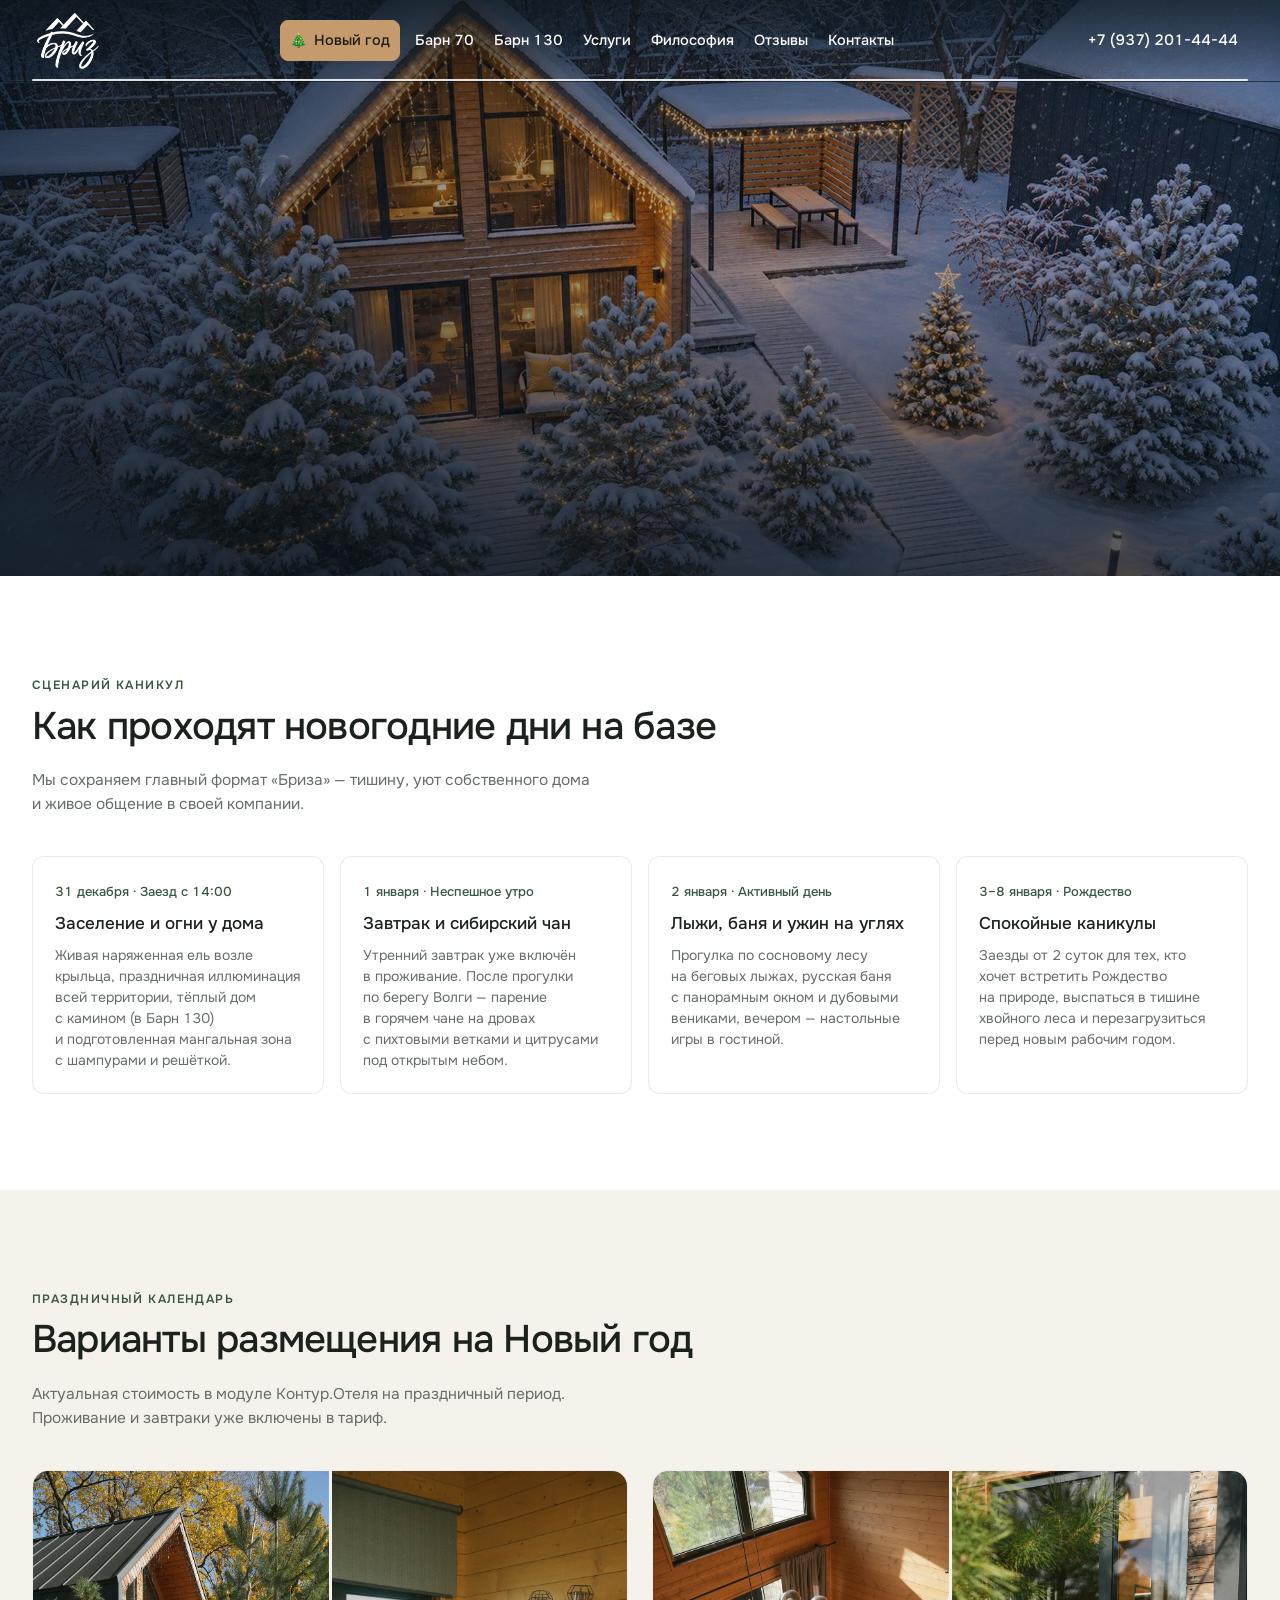
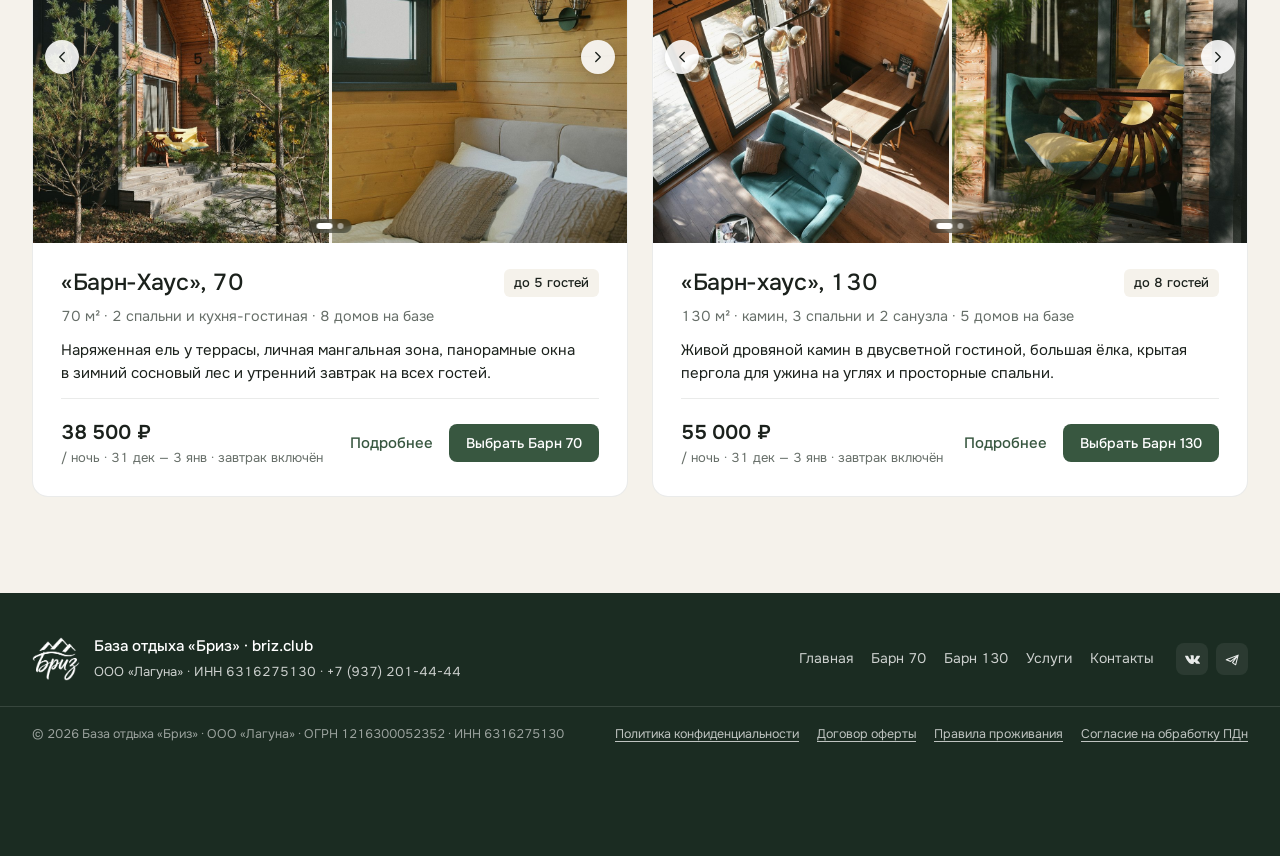
==== new-year.html @ 763d6423 "Iteration 7: Header white bar, dark pine booking bar, mobile slider & map polish, legal docs" ====
<!DOCTYPE html>
<html lang="ru">
<head>
  <meta charset="UTF-8">
  <meta name="viewport" content="width=device-width, initial-scale=1.0">
  <title>Новый год 2027 и январские каникулы — база отдыха «Бриз»</title>
  <meta name="description" content="Новогодняя ночь 31 декабря — 3 января и рождественские каникулы 3–8 января в тёплых барнхаусах на берегу Волги под Самарой. Программа, варианты размещения и онлайн-подбор дат.">
  <meta property="og:type" content="website">
  <meta property="og:locale" content="ru_RU">
  <meta property="og:site_name" content="База отдыха «Бриз»">
  <meta property="og:title" content="Новый год 2027 и январские каникулы — база отдыха «Бриз»">
  <meta property="og:description" content="Новогодняя ночь 31 декабря — 3 января и рождественские каникулы 3–8 января в тёплых барнхаусах на берегу Волги под Самарой.">
  <meta property="og:url" content="https://briz-club.vercel.app/new-year">
  <meta property="og:image" content="https://briz-club.vercel.app/assets/images/hero-winter.jpg">
  <meta name="twitter:card" content="summary_large_image">
  <link rel="icon" type="image/png" href="assets/images/logo-briz-green.png">
  <link rel="preconnect" href="https://fonts.googleapis.com">
  <link rel="preconnect" href="https://fonts.gstatic.com" crossorigin>
  <link href="https://fonts.googleapis.com/css2?family=Onest:wght@400;500;600&display=swap" rel="stylesheet">
  <link rel="stylesheet" href="css/styles.css">
</head>
<body>

  <!-- ШАПКА -->
  <header class="site-header" id="siteHeader">
    <div class="container header-inner">
      <a href="index.html" class="brand-wrap" aria-label="На главную страницу базы отдыха Бриз">
        <span class="brand-logo">
          <img src="assets/images/logo-briz-white.png" alt="Бриз" class="brand-logo__white">
          <img src="assets/images/logo-briz-green.png" alt="" class="brand-logo__green" aria-hidden="true">
        </span>
      </a>

      <nav class="main-nav" aria-label="Главное меню">
        <a href="new-year.html" class="nav-link nav-link--seasonal is-current">
          <span class="seasonal-emoji" aria-hidden="true">🎄</span>
          <span>Новый год</span>
        </a>
        <a href="index.html#barn-70" class="nav-link">Барн 70</a>
        <a href="index.html#barn-130" class="nav-link">Барн 130</a>
        <a href="index.html#services" class="nav-link">Услуги</a>
        <a href="index.html#philosophy" class="nav-link">Философия</a>
        <a href="index.html#reviews" class="nav-link">Отзывы</a>
        <a href="index.html#contacts" class="nav-link">Контакты</a>
      </nav>

      <div class="header-right">
        <div class="header-socials" aria-label="Социальные сети">
          <a href="https://vk.com/briz.club" target="_blank" rel="noopener" class="social-icon-link" aria-label="ВКонтакте">
            <svg width="16" height="16" viewBox="0 0 24 24" fill="currentColor" aria-hidden="true"><path d="M13.162 18.994c.609 0 .858-.406.851-.915-.031-1.917.714-2.949 2.059-1.604 1.488 1.488 1.796 2.519 3.603 2.519h3.2c.808 0 1.126-.26 1.126-.668 0-.863-1.421-2.386-2.625-3.504-1.686-1.565-1.765-1.602-.313-3.486 1.801-2.339 4.157-5.336 2.073-5.336h-3.981c-.772 0-.828.435-1.103 1.083-.995 2.347-2.886 5.387-3.604 4.922-.751-.485-.407-2.406-.35-5.261.015-.754.011-1.271-1.141-1.539-.629-.145-1.241-.205-1.809-.205-2.273 0-3.841.953-2.95 1.119 1.571.293 1.42 3.692 1.054 5.16-.638 2.556-3.036-2.024-4.035-4.305-.241-.548-.315-.974-1.175-.974h-3.255c-.492 0-.787.16-.787.516 0 .602 2.96 6.72 5.786 9.77 2.756 2.975 5.48 2.708 7.376 2.708z"/></svg>
          </a>
          <a href="https://t.me/briz_club" target="_blank" rel="noopener" class="social-icon-link" aria-label="Telegram">
            <svg width="16" height="16" viewBox="0 0 24 24" fill="none" stroke="currentColor" stroke-width="1.7" stroke-linecap="round" stroke-linejoin="round" aria-hidden="true"><path d="M21 5L2 12.5l7 2.5L19 7l-7 10 5 3.5L21 5z"/></svg>
          </a>
        </div>
        <a href="tel:+79372014444" class="header-phone">+7 (937) 201-44-44</a>
      </div>

      <div class="mobile-controls">
        <a href="index.html" class="mobile-ny-pill">На главную</a>
        <a href="tel:+79372014444" class="icon-btn" aria-label="Позвонить на базу Бриз">
          <svg width="18" height="18" viewBox="0 0 24 24" fill="none" stroke="currentColor" stroke-width="1.7" stroke-linecap="round" stroke-linejoin="round"><path d="M22 16.92v3a2 2 0 0 1-2.18 2 19.79 19.79 0 0 1-8.63-3.07 19.5 19.5 0 0 1-6-6 19.79 19.79 0 0 1-3.07-8.67A2 2 0 0 1 4.11 2h3a2 2 0 0 1 2 1.72 12.84 12.84 0 0 0 .7 2.81 2 2 0 0 1-.45 2.11L8.09 9.91a16 16 0 0 0 6 6l1.27-1.27a2 2 0 0 1 2.11-.45 12.84 12.84 0 0 0 2.81.7A2 2 0 0 1 22 16.92z"/></svg>
        </a>
        <button type="button" class="icon-btn" id="burgerBtn" aria-label="Открыть меню" aria-expanded="false">
          <svg width="20" height="20" viewBox="0 0 24 24" fill="none" stroke="currentColor" stroke-width="1.7" stroke-linecap="round"><line x1="4" y1="7" x2="20" y2="7"/><line x1="4" y1="12" x2="20" y2="12"/><line x1="4" y1="17" x2="20" y2="17"/></svg>
        </button>
      </div>
    </div>
  </header>

  <!-- Мобильное меню -->
  <div class="mobile-drawer" id="mobileDrawer" aria-hidden="true">
    <div class="mobile-drawer__panel">
      <div>
        <div class="mobile-drawer__top">
          <img src="assets/images/logo-briz-green.png" alt="Бриз" style="height:40px;width:auto;">
          <button type="button" class="icon-btn" id="drawerCloseBtn" aria-label="Закрыть меню" style="background:#fff;color:#1C241E;border-color:rgba(28,36,30,0.2);">
            <svg width="18" height="18" viewBox="0 0 24 24" fill="none" stroke="currentColor" stroke-width="1.8" stroke-linecap="round"><path d="M18 6L6 18M6 6l12 12"/></svg>
          </button>
        </div>
        <nav class="mobile-drawer__nav" aria-label="Мобильное меню">
          <a href="index.html" class="mobile-drawer__link"><span>Главная страница</span><span>→</span></a>
          <a href="#program" class="mobile-drawer__link mobile-drawer__link--ny"><span>🎄 Программа праздников</span><span>→</span></a>
          <a href="#packages" class="mobile-drawer__link"><span>Варианты размещения</span><span>→</span></a>
          <a href="index.html#services" class="mobile-drawer__link"><span>Баня, чан и прокат</span><span>→</span></a>
          <a href="index.html#contacts" class="mobile-drawer__link"><span>Контакты</span><span>→</span></a>
        </nav>
      </div>
      <div class="mobile-drawer__footer">
        <div class="drawer-socials">
          <a href="https://vk.com/briz.club" target="_blank" rel="noopener" class="drawer-social-btn">ВКонтакте</a>
          <a href="https://t.me/briz_club" target="_blank" rel="noopener" class="drawer-social-btn">Telegram</a>
        </div>
        <a href="tel:+79372014444" class="btn btn--outline" style="width:100%;">+7 (937) 201-44-44</a>
        <button type="button" class="btn btn--primary js-book-ny" data-checkin="2026-12-31" data-checkout="2027-01-03" style="width:100%;">Подобрать даты на НГ</button>
      </div>
    </div>
  </div>

  <main>
    <!-- ПРАЗДНИЧНЫЙ ПЕРВЫЙ ЭКРАН -->
    <section class="hero hero--subpage" id="heroSection">
      <div class="hero__bg">
        <img src="assets/images/hero-winter.jpg" alt="Новогодняя подсветка коттеджей Бриз в зимнем лесу">
        <div class="hero__overlay"></div>
      </div>

      <div class="container hero__content">
        <div class="hero__text">
          <a href="index.html" class="btn btn--ghost-light btn--sm" style="margin-bottom:16px;">← Вернуться на главную «Бриза»</a>
          <h1 class="hero__title">Новый год 2027 и январские каникулы в «Бризе»</h1>
          <p class="hero__subhead">Камерная зимняя сказка в 30 минутах от Самары — без шумных банкетов, среди заснеженных сосен на берегу Волги.</p>
        </div>

        <div style="display:flex;flex-wrap:wrap;gap:12px;">
          <button type="button" class="btn btn--wood js-book-ny" data-checkin="2026-12-31" data-checkout="2027-01-03">Новогодняя ночь (31 дек — 3 янв)</button>
          <button type="button" class="btn btn--ghost-light js-book-ny" data-checkin="2027-01-03" data-checkout="2027-01-06">Каникулы 3–8 января</button>
        </div>
      </div>
    </section>

    <!-- ПРОГРАММА ПРАЗДНИЧНЫХ ДНЕЙ -->
    <section class="section" id="program">
      <div class="container">
        <div class="section-head">
          <div>
            <span class="section-eyebrow">Сценарий каникул</span>
            <h2 class="section-title">Как проходят новогодние дни на базе</h2>
          </div>
          <p class="section-subtitle">
            Мы сохраняем главный формат «Бриза» — тишину, уют собственного дома и живое общение в своей компании.
          </p>
        </div>

        <div class="program-grid">
          <article class="program-card">
            <span class="program-card__date">31 декабря · Заезд с 14:00</span>
            <h3 class="program-card__title">Заселение и огни у дома</h3>
            <p class="program-card__text">Живая наряженная ель возле крыльца, праздничная иллюминация всей территории, тёплый дом с камином (в Барн 130) и подготовленная мангальная зона с шампурами и решёткой.</p>
          </article>

          <article class="program-card">
            <span class="program-card__date">1 января · Неспешное утро</span>
            <h3 class="program-card__title">Завтрак и сибирский чан</h3>
            <p class="program-card__text">Утренний завтрак уже включён в проживание. После прогулки по берегу Волги — парение в горячем чане на дровах с пихтовыми ветками и цитрусами под открытым небом.</p>
          </article>

          <article class="program-card">
            <span class="program-card__date">2 января · Активный день</span>
            <h3 class="program-card__title">Лыжи, баня и ужин на углях</h3>
            <p class="program-card__text">Прогулка по сосновому лесу на беговых лыжах, русская баня с панорамным окном и дубовыми вениками, вечером — настольные игры в гостиной.</p>
          </article>

          <article class="program-card">
            <span class="program-card__date">3–8 января · Рождество</span>
            <h3 class="program-card__title">Спокойные каникулы</h3>
            <p class="program-card__text">Заезды от 2 суток для тех, кто хочет встретить Рождество на природе, выспаться в тишине хвойного леса и перезагрузиться перед новым рабочим годом.</p>
          </article>
        </div>
      </div>
    </section>

    <!-- ВАРИАНТЫ РАЗМЕЩЕНИЯ НА НГ -->
    <section class="section section--sand" id="packages">
      <div class="container">
        <div class="section-head">
          <div>
            <span class="section-eyebrow">Праздничный календарь</span>
            <h2 class="section-title">Варианты размещения на Новый год</h2>
          </div>
          <p class="section-subtitle">
            Актуальная стоимость в модуле Контур.Отеля на праздничный период. Проживание и завтраки уже включены в тариф.
          </p>
        </div>

        <div class="houses-grid">
          <article class="house-card">
            <div class="house-slider" data-slider>
              <div class="house-slider__track">
                <div class="house-slider__slide">
                  <img src="assets/images/house-exterior-5.jpg" alt="Барн 70 зимой среди сосен">
                  <img src="assets/images/house-bedroom-1.jpg" alt="Спальня на первом этаже Барн 70">
                </div>
                <div class="house-slider__slide">
                  <img src="assets/images/house-mezzanine.jpg" alt="Мансардный второй этаж Барн 70">
                  <img src="assets/images/house-kitchen.jpg" alt="Кухня и сервировка в Барн 70">
                </div>
              </div>
              <button type="button" class="house-slider__nav house-slider__nav--prev" aria-label="Предыдущие фото">
                <svg width="18" height="18" viewBox="0 0 24 24" fill="none" stroke="currentColor" stroke-width="1.8" stroke-linecap="round" stroke-linejoin="round"><polyline points="15 18 9 12 15 6"/></svg>
              </button>
              <button type="button" class="house-slider__nav house-slider__nav--next" aria-label="Следующие фото">
                <svg width="18" height="18" viewBox="0 0 24 24" fill="none" stroke="currentColor" stroke-width="1.8" stroke-linecap="round" stroke-linejoin="round"><polyline points="9 18 15 12 9 6"/></svg>
              </button>
              <div class="house-slider__dots"></div>
              <span class="house-slider__counter" data-slider-counter>1&nbsp;/&nbsp;4</span>
            </div>

            <div class="house-card__body">
              <div class="house-card__header">
                <h3 class="house-card__title">«Барн-Хаус», 70</h3>
                <span class="house-card__count">до&nbsp;5&nbsp;гостей</span>
              </div>
              <p class="house-card__meta">70&nbsp;м² · 2&nbsp;спальни и&nbsp;кухня-гостиная · 8&nbsp;домов на&nbsp;базе</p>
              <p class="house-card__summary">
                Наряженная ель у&nbsp;террасы, личная мангальная зона, панорамные окна в&nbsp;зимний сосновый лес и&nbsp;утренний завтрак на&nbsp;всех гостей.
              </p>

              <div class="house-card__footer">
                <div class="house-price">
                  <strong>38&nbsp;500&nbsp;₽</strong>
                  <span>/ ночь · 31&nbsp;дек&nbsp;— 3&nbsp;янв · завтрак включён</span>
                </div>
                <div class="house-card__btns">
                  <button type="button" class="text-link js-open-specs" data-spec="254819">Подробнее</button>
                  <button type="button" class="btn btn--primary btn--sm js-book-ny" data-checkin="2026-12-31" data-checkout="2027-01-03" data-house="254819">Выбрать Барн&nbsp;70</button>
                </div>
              </div>
            </div>
          </article>

          <article class="house-card">
            <div class="house-slider" data-slider>
              <div class="house-slider__track">
                <div class="house-slider__slide">
                  <img src="assets/images/house-living-top.jpg" alt="Двусветная гостиная Барн 130">
                  <img src="assets/images/real-terrace.jpg" alt="Терраса коттеджа среди сосен">
                </div>
                <div class="house-slider__slide">
                  <img src="assets/images/house-bedroom-loft.jpg" alt="Спальня второго этажа">
                  <img src="assets/images/house-pergola.jpg" alt="Крытая пергола для барбекю">
                </div>
              </div>
              <button type="button" class="house-slider__nav house-slider__nav--prev" aria-label="Предыдущие фото">
                <svg width="18" height="18" viewBox="0 0 24 24" fill="none" stroke="currentColor" stroke-width="1.8" stroke-linecap="round" stroke-linejoin="round"><polyline points="15 18 9 12 15 6"/></svg>
              </button>
              <button type="button" class="house-slider__nav house-slider__nav--next" aria-label="Следующие фото">
                <svg width="18" height="18" viewBox="0 0 24 24" fill="none" stroke="currentColor" stroke-width="1.8" stroke-linecap="round" stroke-linejoin="round"><polyline points="9 18 15 12 9 6"/></svg>
              </button>
              <div class="house-slider__dots"></div>
              <span class="house-slider__counter" data-slider-counter>1&nbsp;/&nbsp;4</span>
            </div>

            <div class="house-card__body">
              <div class="house-card__header">
                <h3 class="house-card__title">«Барн-хаус», 130</h3>
                <span class="house-card__count">до&nbsp;8&nbsp;гостей</span>
              </div>
              <p class="house-card__meta">130&nbsp;м² · камин, 3&nbsp;спальни и&nbsp;2&nbsp;санузла · 5&nbsp;домов на&nbsp;базе</p>
              <p class="house-card__summary">
                Живой дровяной камин в&nbsp;двусветной гостиной, большая ёлка, крытая пергола для&nbsp;ужина на&nbsp;углях и&nbsp;просторные спальни.
              </p>

              <div class="house-card__footer">
                <div class="house-price">
                  <strong>55&nbsp;000&nbsp;₽</strong>
                  <span>/ ночь · 31&nbsp;дек&nbsp;— 3&nbsp;янв · завтрак включён</span>
                </div>
                <div class="house-card__btns">
                  <button type="button" class="text-link js-open-specs" data-spec="254820">Подробнее</button>
                  <button type="button" class="btn btn--primary btn--sm js-book-ny" data-checkin="2026-12-31" data-checkout="2027-01-03" data-house="254820">Выбрать Барн&nbsp;130</button>
                </div>
              </div>
            </div>
          </article>
        </div>
      </div>
    </section>
  </main>

  <!-- ПОДВАЛ -->
  <footer class="site-footer">
    <div class="container footer-inner">
      <div class="footer-brand">
        <img src="assets/images/logo-briz-white.png" alt="Логотип Бриз">
        <div>
          <span style="display:block;color:#ffffff;font-weight:500;font-size:0.95rem;">База отдыха «Бриз» · briz.club</span>
          <span style="font-size:0.8125rem;">ООО «Лагуна» · ИНН 6316275130 · +7 (937) 201-44-44</span>
        </div>
      </div>
      <div class="footer-right">
        <div class="footer-links">
          <a href="index.html">Главная</a>
          <a href="index.html#barn-70">Барн 70</a>
          <a href="index.html#barn-130">Барн 130</a>
          <a href="index.html#services">Услуги</a>
          <a href="index.html#contacts">Контакты</a>
        </div>
        <div class="footer-socials" aria-label="Социальные сети">
          <a href="https://vk.com/briz.club" target="_blank" rel="noopener" class="social-icon-link" aria-label="ВКонтакте">
            <svg width="15" height="15" viewBox="0 0 24 24" fill="currentColor" aria-hidden="true"><path d="M13.162 18.994c.609 0 .858-.406.851-.915-.031-1.917.714-2.949 2.059-1.604 1.488 1.488 1.796 2.519 3.603 2.519h3.2c.808 0 1.126-.26 1.126-.668 0-.863-1.421-2.386-2.625-3.504-1.686-1.565-1.765-1.602-.313-3.486 1.801-2.339 4.157-5.336 2.073-5.336h-3.981c-.772 0-.828.435-1.103 1.083-.995 2.347-2.886 5.387-3.604 4.922-.751-.485-.407-2.406-.35-5.261.015-.754.011-1.271-1.141-1.539-.629-.145-1.241-.205-1.809-.205-2.273 0-3.841.953-2.95 1.119 1.571.293 1.42 3.692 1.054 5.16-.638 2.556-3.036-2.024-4.035-4.305-.241-.548-.315-.974-1.175-.974h-3.255c-.492 0-.787.16-.787.516 0 .602 2.96 6.72 5.786 9.77 2.756 2.975 5.48 2.708 7.376 2.708z"/></svg>
          </a>
          <a href="https://t.me/briz_club" target="_blank" rel="noopener" class="social-icon-link" aria-label="Telegram">
            <svg width="15" height="15" viewBox="0 0 24 24" fill="none" stroke="currentColor" stroke-width="1.7" stroke-linecap="round" stroke-linejoin="round" aria-hidden="true"><path d="M21 5L2 12.5l7 2.5L19 7l-7 10 5 3.5L21 5z"/></svg>
          </a>
        </div>
      </div>
    </div>
    <div class="container footer-legal">
      <span>© 2026 База отдыха «Бриз» · ООО&nbsp;«Лагуна» · ОГРН&nbsp;1216300052352 · ИНН&nbsp;6316275130</span>
      <nav class="footer-legal__docs" aria-label="Юридическая информация">
        <button type="button" class="footer-legal__link js-open-legal" data-legal="privacy">Политика конфиденциальности</button>
        <button type="button" class="footer-legal__link js-open-legal" data-legal="oferta">Договор оферты</button>
        <button type="button" class="footer-legal__link js-open-legal" data-legal="rules">Правила проживания</button>
        <button type="button" class="footer-legal__link js-open-legal" data-legal="consent">Согласие на&nbsp;обработку ПДн</button>
      </nav>
    </div>
  </footer>

  <!-- МОДАЛЬНОЕ ОКНО: ПОДБОР СВОБОДНЫХ ДОМОВ -->
  <div class="modal" id="bookingModal" role="dialog" aria-modal="true" aria-labelledby="bookingModalTitle">
    <div class="modal__dialog">
      <button type="button" class="modal__close" data-close-modal aria-label="Закрыть окно">
        <svg width="18" height="18" viewBox="0 0 24 24" fill="none" stroke="currentColor" stroke-width="1.8" stroke-linecap="round"><path d="M18 6L6 18M6 6l12 12"/></svg>
      </button>
      <span class="section-eyebrow">Онлайн-бронирование</span>
      <h2 class="modal__title" id="bookingModalTitle">Доступные коттеджи на выбранные даты</h2>
      <p class="modal__subtitle" id="bookingModalSubtitle">
        Подбор домика под число гостей с праздничными тарифами.
      </p>

      <div id="hotel-widget-container"></div>

      <div class="kontur-presets" aria-label="Быстрый выбор дат">
        <button type="button" class="kontur-preset-chip js-date-preset" data-preset="weekend">Ближайшие выходные (пт–вс)</button>
        <button type="button" class="kontur-preset-chip js-date-preset" data-preset="midweek">Будни (2&nbsp;ночи)</button>
        <button type="button" class="kontur-preset-chip js-date-preset" data-preset="newyear">Новый год (31&nbsp;дек&nbsp;— 3&nbsp;янв)</button>
      </div>

      <div class="kontur-form-grid">
        <div class="kontur-input-box">
          <label for="modalCheckin">Дата заезда</label>
          <input type="date" id="modalCheckin" required>
        </div>
        <div class="kontur-input-box">
          <label for="modalCheckout">Дата выезда</label>
          <input type="date" id="modalCheckout" required>
        </div>
        <div class="kontur-input-box">
          <label for="modalGuests">Количество гостей</label>
          <select id="modalGuests">
            <option value="1">1 взрослый</option>
            <option value="2" selected>2 взрослых</option>
            <option value="3">3 гостя</option>
            <option value="4">4 гостя</option>
            <option value="5">5 гостей</option>
            <option value="6">6 гостей</option>
            <option value="7">7 гостей</option>
            <option value="8">8 гостей</option>
          </select>
        </div>
      </div>

      <div class="kontur-rooms-list" id="konturRoomsList"></div>

      <form id="konturSimForm">
        <div class="kontur-summary" id="konturSummary"></div>

        <div class="kontur-form-grid kontur-form-grid--2">
          <div class="kontur-input-box">
            <label for="guestName">Ваше имя</label>
            <input type="text" id="guestName" placeholder="Например, Алексей" required>
          </div>
          <div class="kontur-input-box">
            <label for="guestPhone">Телефон для подтверждения</label>
            <input type="tel" id="guestPhone" placeholder="+7 (9__) ___-__-__" required>
          </div>
        </div>

        <div class="kontur-input-box" style="margin-bottom:16px;">
          <label for="guestComment">Пожелания (банный чан, баня, питомец)</label>
          <input type="text" id="guestComment" placeholder="Например: интересует банный чан на 1 января">
        </div>

        <div style="display:flex;flex-wrap:wrap;gap:10px;">
          <button type="submit" class="btn btn--primary" style="flex:1;">Оформить бронь</button>
          <a href="https://briz.club/booking?room-type=254820" target="_blank" rel="noopener" class="btn btn--outline" id="konturDirectLink">Перейти в виджет на briz.club ↗</a>
        </div>
        <p class="kontur-consent-note">Нажимая «Оформить бронь», вы&nbsp;подтверждаете согласие с&nbsp;<button type="button" class="inline-legal-btn js-open-legal" data-legal="privacy">политикой ПДн</button> и&nbsp;<button type="button" class="inline-legal-btn js-open-legal" data-legal="rules">правилами проживания</button>.</p>
      </form>

      <div class="kontur-success" id="konturSuccess" style="display:none;">
        <h3 style="margin:0 0 8px;font-weight:500;">Заявка сформирована</h3>
        <p id="konturSuccessText" style="margin:0 0 14px;font-size:0.9375rem;"></p>
        <button type="button" class="btn btn--outline btn--sm" id="konturResetBtn">Изменить параметры</button>
      </div>
    </div>
  </div>

  <!-- МОДАЛЬНОЕ ОКНО: ВСЕ УДОБСТВА -->
  <div class="modal" id="specsModal" role="dialog" aria-modal="true" aria-labelledby="specsModalTitle">
    <div class="modal__dialog">
      <button type="button" class="modal__close" data-close-modal aria-label="Закрыть окно">
        <svg width="18" height="18" viewBox="0 0 24 24" fill="none" stroke="currentColor" stroke-width="1.8" stroke-linecap="round"><path d="M18 6L6 18M6 6l12 12"/></svg>
      </button>
      <span class="section-eyebrow">Описание и удобства</span>
      <h2 class="modal__title" id="specsModalTitle">Барн-хаус</h2>
      <p class="modal__subtitle" id="specsModalSubtitle"></p>
      <div id="specsModalBody" style="font-size:0.9375rem;line-height:1.58;"></div>
      <div style="margin-top:22px;display:flex;justify-content:flex-end;">
        <button type="button" class="btn btn--primary" id="specsBookBtn">Проверить наличие этого дома</button>
      </div>
    </div>
  </div>

  <!-- ЮРИДИЧЕСКИЕ ДОКУМЕНТЫ И ПРАВИЛА ПРОЖИВАНИЯ -->
  <div class="modal" id="legalModal" role="dialog" aria-modal="true" aria-labelledby="legalModalTitle">
    <div class="modal__dialog">
      <button type="button" class="modal__close" data-close-modal aria-label="Закрыть окно">
        <svg width="18" height="18" viewBox="0 0 24 24" fill="none" stroke="currentColor" stroke-width="1.8" stroke-linecap="round"><path d="M18 6L6 18M6 6l12 12"/></svg>
      </button>
      <span class="section-eyebrow">Документы базы отдыха</span>
      <h2 class="modal__title" id="legalModalTitle">Юридическая информация</h2>
      <p class="modal__subtitle" id="legalModalSubtitle"></p>
      <div class="legal-doc-body" id="legalModalBody"></div>
    </div>
  </div>

  <script src="js/app.js"></script>
</body>
</html>
---- css/styles.css ----
/* ==========================================================================
   База отдыха «Бриз» (briz.club) — чистая дизайн-система и мобильный UX
   Шрифт: Onest (400 / 500 / 600)
   ========================================================================== */

:root {
  --bg-page: #ffffff;
  --bg-sand: #f5f2eb;
  --bg-card: #ffffff;
  --bg-dark: #1b2c22;

  --brand-green: #385740;
  --brand-green-hover: #2b4431;
  --brand-green-soft: #eef2ee;
  --brand-wood: #c59b6d;
  --brand-wood-hover: #b28758;
  --brand-wood-soft: rgba(197, 155, 109, 0.16);

  --text-main: #1b211c;
  --text-muted: #666e68;
  --text-light: #ffffff;

  --border-subtle: rgba(27, 33, 28, 0.09);
  --border-strong: rgba(27, 33, 28, 0.18);

  --shadow-sm: 0 2px 10px rgba(20, 32, 24, 0.04);
  --shadow-md: 0 8px 24px rgba(20, 32, 24, 0.08);
  --shadow-lg: 0 18px 44px rgba(15, 24, 18, 0.16);

  --radius-sm: 8px;
  --radius-md: 12px;
  --radius-lg: 16px;
  --radius-pill: 999px;

  --font-sans: "Onest", -apple-system, BlinkMacSystemFont, "Segoe UI", Roboto, sans-serif;

  --container-max: 1320px;
  --header-h: 82px;
  --transition: 0.24s cubic-bezier(0.22, 1, 0.36, 1);
}

*,
*::before,
*::after {
  box-sizing: border-box;
}

html {
  scroll-behavior: smooth;
  scroll-padding-top: 84px;
  font-size: 16px;
}

body {
  margin: 0;
  font-family: var(--font-sans);
  font-weight: 400;
  color: var(--text-main);
  background-color: var(--bg-page);
  line-height: 1.55;
  font-variant-numeric: tabular-nums;
  -webkit-font-smoothing: antialiased;
  overflow-x: hidden;
}

img {
  display: block;
  max-width: 100%;
  height: auto;
}

button,
input,
select {
  font-family: inherit;
}

a {
  color: inherit;
  text-decoration: none;
}

.sr-only {
  position: absolute;
  width: 1px;
  height: 1px;
  padding: 0;
  margin: -1px;
  overflow: hidden;
  clip: rect(0, 0, 0, 0);
  white-space: nowrap;
  border: 0;
}

.container {
  width: 100%;
  max-width: var(--container-max);
  margin-inline: auto;
  padding-inline: 32px;
}

.section {
  padding-block: 96px;
}

.section--sand {
  background-color: var(--bg-sand);
}

.section-head {
  display: flex;
  flex-wrap: wrap;
  align-items: flex-end;
  justify-content: space-between;
  gap: 20px;
  margin-bottom: 40px;
}

.section-eyebrow {
  display: inline-block;
  font-size: 0.75rem;
  font-weight: 600;
  letter-spacing: 0.12em;
  text-transform: uppercase;
  color: var(--brand-green);
  margin-bottom: 10px;
}

.section-title {
  margin: 0;
  font-weight: 500;
  font-size: clamp(1.8rem, 3vw, 2.45rem);
  line-height: 1.14;
  letter-spacing: -0.02em;
  color: var(--text-main);
}

.section-subtitle {
  margin: 0;
  max-width: 560px;
  color: var(--text-muted);
  font-size: 0.96875rem;
  line-height: 1.55;
}

/* Кнопки */
.btn {
  display: inline-flex;
  align-items: center;
  justify-content: center;
  gap: 8px;
  border: 1px solid transparent;
  border-radius: var(--radius-sm);
  padding: 12px 22px;
  font-size: 0.9375rem;
  font-weight: 500;
  cursor: pointer;
  transition: background-color var(--transition), color var(--transition), border-color var(--transition), transform 0.15s ease;
  white-space: nowrap;
}

.btn:active {
  transform: translateY(1px);
}

.btn--primary {
  background-color: var(--brand-green);
  color: var(--text-light);
}

.btn--primary:hover {
  background-color: var(--brand-green-hover);
}

.btn--wood {
  background-color: var(--brand-wood);
  color: #1c1914;
}

.btn--wood:hover {
  background-color: var(--brand-wood-hover);
}

.btn--outline {
  background-color: transparent;
  color: var(--text-main);
  border-color: var(--border-strong);
}

.btn--outline:hover {
  border-color: var(--brand-green);
  color: var(--brand-green);
  background-color: var(--brand-green-soft);
}

.btn--ghost-light {
  background-color: rgba(255, 255, 255, 0.1);
  color: #ffffff;
  border-color: rgba(255, 255, 255, 0.3);
}

.btn--ghost-light:hover {
  background-color: rgba(255, 255, 255, 0.2);
}

.btn--sm {
  padding: 9px 16px;
  font-size: 0.875rem;
}

.text-link {
  display: inline-flex;
  align-items: center;
  gap: 6px;
  font-size: 0.9375rem;
  font-weight: 500;
  color: var(--brand-green);
  background: none;
  border: none;
  padding: 6px 0;
  cursor: pointer;
  transition: color var(--transition);
}

.text-link:hover {
  color: var(--brand-green-hover);
  text-decoration: underline;
  text-underline-offset: 4px;
}

/* ==========================================================================
   1. ПОЛУПРОЗРАЧНАЯ ШАПКА
   ========================================================================== */
.site-header {
  position: fixed;
  top: 0;
  left: 0;
  right: 0;
  height: var(--header-h);
  z-index: 100;
  display: flex;
  align-items: center;
  color: var(--text-light);
  background: linear-gradient(180deg, rgba(11, 20, 26, 0.64) 0%, rgba(11, 20, 26, 0.24) 68%, rgba(11, 20, 26, 0) 100%);
  transition: background var(--transition), color var(--transition), border-color var(--transition), height var(--transition), box-shadow var(--transition);
  border-bottom: 1px solid transparent;
}

.site-header.is-scrolled {
  height: 72px;
  color: var(--text-main);
  background: rgba(255, 255, 255, 0.96);
  backdrop-filter: blur(14px);
  -webkit-backdrop-filter: blur(14px);
  border-bottom-color: var(--border-subtle);
  box-shadow: 0 4px 18px rgba(15, 24, 18, 0.05);
}

.header-inner {
  position: relative;
  height: 100%;
  display: flex;
  align-items: center;
  justify-content: space-between;
  gap: 16px;
}

.header-inner::after {
  content: "";
  position: absolute;
  bottom: 0;
  left: 32px;
  right: 32px;
  height: 2.5px;
  border-radius: 2px;
  background: rgba(255, 255, 255, 0.86);
  transition: opacity var(--transition), transform var(--transition);
  pointer-events: none;
}

.site-header.is-scrolled .header-inner::after {
  opacity: 0;
  transform: scaleX(0.96);
}

.brand-wrap {
  display: inline-flex;
  align-items: center;
  flex-shrink: 0;
}

.brand-logo {
  position: relative;
  display: inline-block;
  width: 72px;
  height: 58px;
}

.brand-logo img {
  position: absolute;
  inset: 0;
  width: 100%;
  height: 100%;
  object-fit: contain;
  transition: opacity var(--transition);
}

.brand-logo__green {
  opacity: 0;
}

.site-header.is-scrolled .brand-logo__white {
  opacity: 0;
}

.site-header.is-scrolled .brand-logo__green {
  opacity: 1;
}

.main-nav {
  display: flex;
  align-items: center;
  gap: 2px;
}

.nav-link {
  display: inline-flex;
  align-items: center;
  gap: 7px;
  padding: 8px 12px;
  border-radius: var(--radius-sm);
  font-size: 0.9375rem;
  font-weight: 500;
  white-space: nowrap;
  transition: background-color var(--transition), color var(--transition), border-color var(--transition);
}

.nav-link:hover,
.nav-link.is-active {
  background-color: rgba(255, 255, 255, 0.16);
}

.site-header.is-scrolled .nav-link:hover,
.site-header.is-scrolled .nav-link.is-active {
  background-color: var(--brand-green-soft);
  color: var(--brand-green);
}

.seasonal-emoji {
  font-size: 0.95em;
  line-height: 1;
  display: inline-block;
}

.nav-link--seasonal {
  background-color: rgba(197, 155, 109, 0.18);
  border: 1px solid rgba(197, 155, 109, 0.48);
  color: #fff6ea;
  padding-inline: 13px;
  margin-right: 4px;
}

.nav-link--seasonal:hover,
.nav-link--seasonal.is-current {
  background-color: var(--brand-wood);
  border-color: var(--brand-wood);
  color: #1c1914;
}

.site-header.is-scrolled .nav-link--seasonal {
  background-color: var(--brand-wood-soft);
  border-color: rgba(197, 155, 109, 0.45);
  color: #5b3e1b;
}

.site-header.is-scrolled .nav-link--seasonal:hover,
.site-header.is-scrolled .nav-link--seasonal.is-current {
  background-color: var(--brand-wood);
  color: #1c1914;
}

.header-right {
  display: flex;
  align-items: center;
  gap: 10px;
  flex-shrink: 0;
}

.header-socials {
  display: flex;
  align-items: center;
  gap: 4px;
}

.social-icon-link {
  width: 32px;
  height: 32px;
  border-radius: var(--radius-sm);
  border: none;
  background: transparent;
  color: inherit;
  opacity: 0.82;
  display: inline-flex;
  align-items: center;
  justify-content: center;
  transition: opacity var(--transition), background-color var(--transition), color var(--transition);
}

.social-icon-link:hover {
  opacity: 1;
  background: rgba(255, 255, 255, 0.14);
}

.site-header.is-scrolled .social-icon-link {
  color: var(--text-main);
  opacity: 0.75;
}

.site-header.is-scrolled .social-icon-link:hover {
  opacity: 1;
  color: var(--brand-green);
  background: var(--brand-green-soft);
}

.header-phone {
  display: inline-flex;
  align-items: center;
  font-size: 0.9375rem;
  font-weight: 500;
  white-space: nowrap;
  padding: 8px 10px;
  border-radius: var(--radius-sm);
  transition: background-color var(--transition), color var(--transition);
}

.header-phone:hover {
  background-color: rgba(255, 255, 255, 0.14);
}

.site-header.is-scrolled .header-phone:hover {
  background-color: var(--brand-green-soft);
  color: var(--brand-green);
}

.mobile-controls {
  display: none;
  align-items: center;
  gap: 8px;
}

.mobile-ny-pill {
  display: inline-flex;
  align-items: center;
  gap: 6px;
  padding: 6px 10px;
  border-radius: 6px;
  font-size: 0.8125rem;
  font-weight: 600;
  background-color: var(--brand-wood);
  color: #1b1711;
}

.icon-btn {
  width: 38px;
  height: 38px;
  border-radius: var(--radius-sm);
  border: 1px solid rgba(255, 255, 255, 0.22);
  background: rgba(255, 255, 255, 0.12);
  backdrop-filter: blur(8px);
  color: var(--text-light);
  display: inline-flex;
  align-items: center;
  justify-content: center;
  cursor: pointer;
  transition: background-color var(--transition), color var(--transition), border-color var(--transition);
}

.site-header.is-scrolled .icon-btn {
  border-color: transparent;
  background: var(--bg-sand);
  color: var(--text-main);
}

/* ==========================================================================
   МОБИЛЬНОЕ МЕНЮ (DRAWER)
   ========================================================================== */
.mobile-drawer {
  position: fixed;
  inset: 0;
  z-index: 200;
  background: rgba(18, 29, 23, 0.5);
  backdrop-filter: blur(6px);
  opacity: 0;
  pointer-events: none;
  transition: opacity 0.24s ease;
  display: flex;
  justify-content: flex-end;
}

.mobile-drawer.is-open {
  opacity: 1;
  pointer-events: auto;
}

.mobile-drawer__panel {
  width: min(360px, 88vw);
  height: 100%;
  background: var(--bg-page);
  color: var(--text-main);
  padding: 20px 20px 28px;
  display: flex;
  flex-direction: column;
  justify-content: space-between;
  transform: translateX(100%);
  transition: transform 0.28s cubic-bezier(0.22, 1, 0.36, 1);
  overflow-y: auto;
}

.mobile-drawer.is-open .mobile-drawer__panel {
  transform: translateX(0);
}

.mobile-drawer__top {
  display: flex;
  align-items: center;
  justify-content: space-between;
  padding-bottom: 16px;
  border-bottom: 1px solid var(--border-subtle);
}

.mobile-drawer__nav {
  display: flex;
  flex-direction: column;
  gap: 2px;
  margin-block: 16px;
}

.mobile-drawer__link {
  display: flex;
  align-items: center;
  justify-content: space-between;
  padding: 11px 12px;
  border-radius: var(--radius-sm);
  font-size: 0.96875rem;
  font-weight: 500;
  color: var(--text-main);
}

.mobile-drawer__link--ny {
  background: var(--brand-wood-soft);
  color: #5b3e1b;
  margin-bottom: 4px;
}

.mobile-drawer__link:hover {
  background: var(--brand-green-soft);
}

.mobile-drawer__footer {
  display: flex;
  flex-direction: column;
  gap: 10px;
  padding-top: 16px;
  border-top: 1px solid var(--border-subtle);
}

.drawer-socials {
  display: grid;
  grid-template-columns: repeat(2, 1fr);
  gap: 8px;
}

.drawer-social-btn {
  display: inline-flex;
  align-items: center;
  justify-content: center;
  gap: 6px;
  padding: 9px 10px;
  border-radius: var(--radius-sm);
  border: 1px solid var(--border-strong);
  background: var(--bg-page);
  font-size: 0.875rem;
  font-weight: 500;
  color: var(--text-main);
}

/* ==========================================================================
   2. ПЕРВЫЙ ЭКРАН (HERO) — 100% ШИРИНЫ БЕЗ ИСКАЖЕНИЙ
   ========================================================================== */
.hero {
  position: relative;
  width: 100%;
  min-height: 100svh;
  display: flex;
  flex-direction: column;
  justify-content: flex-end;
  color: var(--text-light);
  overflow: hidden;
  padding-top: calc(var(--header-h) + 32px);
  padding-bottom: 20px;
}

.hero--subpage {
  min-height: clamp(440px, 64svh, 600px);
}

.hero__bg {
  position: absolute;
  inset: 0;
  width: 100%;
  height: 100%;
  overflow: hidden;
  z-index: 0;
}

.hero__bg img {
  width: 100%;
  height: 100%;
  max-width: none;
  object-fit: cover;
  object-position: center 46%;
}

.hero__overlay {
  position: absolute;
  inset: 0;
  background:
    linear-gradient(180deg, rgba(10, 18, 24, 0.44) 0%, rgba(10, 18, 24, 0.14) 38%, rgba(10, 18, 24, 0.72) 100%),
    linear-gradient(90deg, rgba(10, 18, 24, 0.54) 0%, rgba(10, 18, 24, 0.16) 54%, rgba(10, 18, 24, 0) 100%);
}

.hero__content {
  display: flex;
  flex-direction: column;
  gap: 28px;
}

.hero__top-row {
  position: relative;
  z-index: 2;
  display: flex;
  align-items: flex-end;
  justify-content: space-between;
  gap: 24px;
  width: 100%;
}

.hero__text {
  max-width: 720px;
}

.hero__rating-badge {
  flex-shrink: 0;
  line-height: 0;
  border-radius: var(--radius-sm);
  overflow: hidden;
  box-shadow: 0 6px 20px rgba(0, 0, 0, 0.28);
}

.hero__rating-badge iframe {
  display: block;
  border: 0;
}

.hero__title {
  margin: 0 0 10px;
  font-weight: 500;
  font-size: clamp(2.1rem, 4.3vw, 3.65rem);
  line-height: 1.07;
  letter-spacing: -0.025em;
  text-shadow: 0 4px 24px rgba(0, 0, 0, 0.34);
}

.hero__subhead {
  margin: 0;
  font-size: clamp(1.125rem, 1.8vw, 1.45rem);
  font-weight: 500;
  letter-spacing: -0.01em;
  color: rgba(255, 255, 255, 0.96);
}

.hero-booking-wrap {
  width: 100%;
}

.booking-bar:not(.is-pinned) {
  position: relative;
  z-index: 2;
}

.booking-bar {
  width: 100%;
  background: rgba(31, 51, 38, 0.96);
  backdrop-filter: blur(14px);
  -webkit-backdrop-filter: blur(14px);
  color: #ffffff;
  border-radius: var(--radius-md);
  padding: 11px 11px 11px 22px;
  box-shadow: 0 18px 44px rgba(10, 18, 13, 0.34);
  border: 1px solid rgba(197, 155, 109, 0.38);
}

.booking-form {
  display: grid;
  grid-template-columns: 1fr 1fr 0.85fr 1.2fr auto;
  align-items: center;
  gap: 10px;
}

.booking-field {
  display: flex;
  flex-direction: column;
  gap: 3px;
  padding: 4px 12px 4px 0;
  border-right: 1px solid rgba(255, 255, 255, 0.16);
  min-width: 0;
  cursor: pointer;
}

.booking-field:last-of-type {
  border-right: none;
}

.booking-field__label {
  font-size: 0.75rem;
  font-weight: 500;
  color: rgba(255, 255, 255, 0.72);
}

.booking-field__control {
  border: none;
  background: transparent;
  font-size: 0.9375rem;
  font-weight: 500;
  color: #ffffff;
  color-scheme: dark;
  padding: 2px 0;
  outline: none;
  width: 100%;
  min-width: 0;
  cursor: pointer;
}

.booking-field__control option {
  background: #ffffff;
  color: #1b211c;
}

input[type="date"],
input[type="date"]::-webkit-calendar-picker-indicator {
  cursor: pointer;
}

input[type="date"].booking-field__control::-webkit-calendar-picker-indicator {
  filter: invert(1);
  opacity: 0.85;
}

.booking-submit {
  padding: 14px 28px;
  font-size: 0.9375rem;
  background: #cfa06b;
  border-color: #cfa06b;
  color: #1c1914;
  font-weight: 600;
}

.booking-submit:hover {
  background: #dbb07f;
  border-color: #dbb07f;
  color: #1c1914;
}

.mobile-booking-section {
  display: none;
  padding: 14px 0 8px;
  background: var(--bg-sand);
}

/* Закрепление основной плашки бронирования при прокрутке на десктопе */
@media (min-width: 1024px) {
  .booking-bar.is-pinned {
    position: fixed;
    bottom: 18px;
    left: 0;
    right: 0;
    margin-inline: auto;
    width: calc(100% - 64px);
    max-width: calc(var(--container-max) - 64px);
    z-index: 95;
    background: rgba(31, 51, 38, 0.97);
    border: 1px solid rgba(197, 155, 109, 0.55);
    box-shadow: 0 18px 46px rgba(10, 18, 13, 0.34);
  }
}

@media (min-width: 1024px) and (max-width: 1120px) {
  .booking-bar.is-pinned {
    width: calc(100% - 40px);
  }
}

.mobile-jump-btn {
  display: none;
  position: fixed;
  right: 16px;
  bottom: calc(16px + env(safe-area-inset-bottom));
  z-index: 94;
  align-items: center;
  gap: 8px;
  padding: 12px 18px;
  border-radius: var(--radius-pill);
  background: #1f3326;
  color: #ffffff;
  border: 1px solid rgba(197, 155, 109, 0.55);
  box-shadow: 0 10px 28px rgba(15, 24, 18, 0.28);
  font-size: 0.875rem;
  font-weight: 500;
  opacity: 0;
  pointer-events: none;
  transform: translateY(14px);
  transition: opacity 0.24s ease, transform 0.24s ease, background-color 0.2s ease;
}

.mobile-jump-btn.is-visible {
  opacity: 1;
  pointer-events: auto;
  transform: translateY(0);
}

.mobile-jump-btn:hover {
  background: #2c4635;
}

/* ==========================================================================
   3. СЕЗОННЫЙ БЛОК НОВЫЙ ГОД 2027 (цельный блок без лишних рамок)
   ========================================================================== */
.ny-banner-section {
  padding-block: 44px 12px;
}

.ny-card {
  display: grid;
  grid-template-columns: 1.2fr 1fr;
  gap: 36px;
  align-items: center;
  background: #1f3326;
  color: var(--text-light);
  border-radius: var(--radius-lg);
  padding: 38px 40px;
}

.ny-card__eyebrow {
  display: block;
  color: var(--brand-wood);
  font-size: 0.75rem;
  letter-spacing: 0.12em;
  text-transform: uppercase;
  font-weight: 600;
  margin-bottom: 10px;
}

.ny-card__title {
  margin: 0 0 10px;
  font-size: clamp(1.5rem, 2.4vw, 2rem);
  line-height: 1.15;
  letter-spacing: -0.02em;
  font-weight: 500;
}

.ny-card__desc {
  margin: 0 0 22px;
  color: rgba(255, 255, 255, 0.8);
  font-size: 0.9375rem;
  max-width: 520px;
}

.ny-card__cta-row {
  display: flex;
  flex-wrap: wrap;
  gap: 10px;
}

.ny-dates-list {
  display: flex;
  flex-direction: column;
}

.ny-date-row {
  display: flex;
  align-items: baseline;
  justify-content: space-between;
  gap: 16px;
  padding-block: 16px;
  border-bottom: 1px solid rgba(255, 255, 255, 0.12);
}

.ny-date-row:first-child {
  padding-top: 0;
}

.ny-date-row:last-child {
  border-bottom: none;
  padding-bottom: 0;
}

.ny-date-row__period strong {
  display: block;
  font-size: 0.96875rem;
  font-weight: 500;
  color: #ffffff;
  margin-bottom: 2px;
}

.ny-date-row__period span {
  font-size: 0.8125rem;
  color: rgba(255, 255, 255, 0.72);
}

.ny-date-row__price {
  text-align: right;
  flex-shrink: 0;
}

.ny-date-row__price strong {
  display: block;
  font-size: 0.96875rem;
  font-weight: 600;
  color: var(--brand-wood);
  margin-bottom: 2px;
}

.ny-date-row__price span {
  font-size: 0.8125rem;
  color: rgba(255, 255, 255, 0.72);
}

/* ==========================================================================
   4. ДОМИКИ В 2 КОЛОНКИ (чистые плоские карточки без коробок)
   ========================================================================== */
.houses-grid {
  display: grid;
  grid-template-columns: repeat(2, minmax(0, 1fr));
  gap: 24px;
  align-items: stretch;
}

.house-card {
  background: var(--bg-card);
  border-radius: var(--radius-lg);
  border: 1px solid var(--border-subtle);
  overflow: hidden;
  display: flex;
  flex-direction: column;
  transition: border-color var(--transition);
}

.house-card.is-highlighted {
  border-color: var(--brand-green);
  box-shadow: 0 0 0 2px rgba(56, 87, 64, 0.22);
}

.house-slider {
  position: relative;
  aspect-ratio: 16 / 10;
  background: var(--bg-sand);
  overflow: hidden;
}

.house-slider__track {
  display: flex;
  height: 100%;
  transition: transform 0.35s cubic-bezier(0.22, 1, 0.36, 1);
}

.house-slider__slide {
  flex: 0 0 100%;
  height: 100%;
  display: grid;
  grid-template-columns: repeat(2, minmax(0, 1fr));
  gap: 3px;
  background: var(--bg-sand);
}

.house-slider__slide img {
  width: 100%;
  height: 100%;
  object-fit: cover;
  object-position: center;
  cursor: pointer;
}

.house-slider__nav {
  position: absolute;
  top: 50%;
  transform: translateY(-50%);
  width: 34px;
  height: 34px;
  border-radius: 50%;
  border: none;
  background: rgba(255, 255, 255, 0.88);
  color: var(--text-main);
  display: inline-flex;
  align-items: center;
  justify-content: center;
  cursor: pointer;
  box-shadow: 0 2px 10px rgba(0, 0, 0, 0.14);
  transition: background-color 0.18s ease;
  z-index: 2;
}

.house-slider__nav:hover {
  background: #ffffff;
}

.house-slider__nav--prev {
  left: 12px;
}

.house-slider__nav--next {
  right: 12px;
}

.house-slider__dots {
  position: absolute;
  bottom: 10px;
  left: 50%;
  transform: translateX(-50%);
  display: flex;
  gap: 5px;
  padding: 4px 8px;
  border-radius: var(--radius-pill);
  background: rgba(15, 24, 18, 0.45);
  backdrop-filter: blur(4px);
  z-index: 2;
}

.house-slider__dot {
  width: 6px;
  height: 6px;
  border-radius: 3px;
  border: none;
  padding: 0;
  background: rgba(255, 255, 255, 0.5);
  cursor: pointer;
  transition: width 0.2s ease, background-color 0.2s ease;
}

.house-slider__dot.is-active {
  background: #ffffff;
  width: 16px;
}

.house-slider__counter {
  display: none;
}

.house-card__body {
  padding: 26px 28px 28px;
  display: flex;
  flex-direction: column;
  flex: 1;
}

.house-card__header {
  display: flex;
  align-items: center;
  justify-content: space-between;
  gap: 12px;
  margin-bottom: 8px;
}

.house-card__title {
  margin: 0;
  font-size: 1.45rem;
  font-weight: 500;
  letter-spacing: -0.015em;
  line-height: 1.15;
}

.house-card__count {
  background: var(--bg-sand);
  color: var(--text-main);
  padding: 4px 10px;
  border-radius: 6px;
  font-size: 0.8125rem;
  font-weight: 500;
  white-space: nowrap;
}

.house-card__meta {
  margin: 0 0 12px;
  font-size: 0.9rem;
  color: var(--text-muted);
}

.house-card__summary {
  margin: 0 0 14px;
  font-size: 0.9375rem;
  line-height: 1.5;
  color: var(--text-main);
}

.house-specs-inline {
  display: flex;
  flex-wrap: wrap;
  gap: 6px 10px;
  font-size: 0.84375rem;
  color: var(--text-muted);
  margin: 0 0 22px;
  padding: 0;
  list-style: none;
}

.house-specs-inline li + li::before {
  content: "·";
  margin-right: 10px;
  color: var(--border-strong);
  font-weight: 600;
}

.house-card__footer {
  margin-top: auto;
  padding-top: 18px;
  border-top: 1px solid var(--border-subtle);
  display: flex;
  align-items: center;
  justify-content: space-between;
  gap: 16px;
  flex-wrap: wrap;
}

.house-price strong {
  display: block;
  font-size: 1.25rem;
  font-weight: 600;
  color: var(--text-main);
  letter-spacing: -0.01em;
}

.house-price span {
  display: block;
  font-size: 0.8125rem;
  color: var(--text-muted);
}

.house-card__btns {
  display: flex;
  align-items: center;
  gap: 16px;
  flex-wrap: wrap;
}

/* ==========================================================================
   5. ПОЛНОШИРИННАЯ ФОТОГАЛЕРЕЯ С ШОППИНГ-ТЕГАМИ И ЛАЙТБОКСОМ
   ========================================================================== */
.gallery-fullbleed {
  position: relative;
  z-index: 1;
  isolation: isolate;
  width: 100%;
  padding-inline: clamp(12px, 1.5vw, 24px);
}

.bento-gallery {
  display: grid;
  grid-template-columns: 1.35fr 1fr 1fr 0.95fr;
  grid-template-rows: 280px 280px;
  gap: 10px;
}

.bento-item {
  position: relative;
  border-radius: var(--radius-md);
  overflow: hidden;
  background: #e1ded5;
  cursor: pointer;
}

.bento-item--tall {
  grid-row: 1 / span 2;
}

.bento-item > img {
  width: 100%;
  height: 100%;
  object-fit: cover;
  transition: transform 0.5s cubic-bezier(0.22, 1, 0.36, 1);
}

.bento-item:hover > img {
  transform: scale(1.03);
}

.bento-item__caption {
  position: absolute;
  left: 12px;
  bottom: 12px;
  padding: 5px 10px;
  border-radius: var(--radius-sm);
  background: rgba(16, 26, 20, 0.68);
  backdrop-filter: blur(6px);
  color: #ffffff;
  font-size: 0.8125rem;
  font-weight: 400;
  pointer-events: none;
  opacity: 0;
  transition: opacity 0.22s ease;
}

.bento-item:hover .bento-item__caption {
  opacity: 1;
}

.shop-tag {
  position: absolute;
  z-index: 5;
}

.shop-tag__dot {
  width: 28px;
  height: 28px;
  border-radius: var(--radius-pill);
  border: 2px solid #ffffff;
  background: rgba(56, 87, 64, 0.92);
  color: #ffffff;
  box-shadow: 0 4px 12px rgba(0, 0, 0, 0.28);
  cursor: pointer;
  display: flex;
  align-items: center;
  justify-content: center;
  padding: 0;
  position: relative;
  transition: transform 0.2s ease, background-color 0.2s ease;
}

.shop-tag__dot::after {
  content: "";
  position: absolute;
  inset: -6px;
  border-radius: 50%;
  border: 2px solid rgba(255, 255, 255, 0.65);
  animation: pulseDot 2.5s infinite ease-out;
  pointer-events: none;
}

@keyframes pulseDot {
  0% {
    transform: scale(0.84);
    opacity: 0.8;
  }
  70% {
    transform: scale(1.36);
    opacity: 0;
  }
  100% {
    transform: scale(1.36);
    opacity: 0;
  }
}

.shop-tag__dot:hover,
.shop-tag.is-open .shop-tag__dot {
  transform: scale(1.08);
  background: var(--brand-wood);
  color: #1c1914;
}

.shop-tag__popover {
  position: absolute;
  bottom: calc(100% + 10px);
  left: 50%;
  transform: translateX(-50%) translateY(6px);
  width: 224px;
  background: #ffffff;
  color: var(--text-main);
  border-radius: var(--radius-sm);
  padding: 12px 14px;
  box-shadow: var(--shadow-lg);
  border: 1px solid var(--border-subtle);
  opacity: 0;
  pointer-events: none;
  transition: opacity 0.2s ease, transform 0.2s ease;
  z-index: 10;
}

.shop-tag--left .shop-tag__popover {
  left: 0;
  transform: translateY(6px);
}

.shop-tag.is-open .shop-tag__popover,
.shop-tag:hover .shop-tag__popover {
  opacity: 1;
  pointer-events: auto;
  transform: translateX(-50%) translateY(0);
}

.shop-tag--left.is-open .shop-tag__popover,
.shop-tag--left:hover .shop-tag__popover {
  transform: translateY(0);
}

.shop-tag__popover--down .shop-tag__popover {
  bottom: auto;
  top: calc(100% + 10px);
}

.shop-tag__title {
  display: block;
  font-size: 0.875rem;
  font-weight: 600;
  margin-bottom: 3px;
}

.shop-tag__meta {
  display: block;
  font-size: 0.8125rem;
  color: var(--text-muted);
  margin-bottom: 8px;
}

.shop-tag__cta {
  display: inline-flex;
  align-items: center;
  gap: 4px;
  font-size: 0.8125rem;
  font-weight: 500;
  color: var(--brand-green);
}

/* ==========================================================================
   6. ПОЛНОШИРИННЫЙ ПЛАН УЧАСТКА + ПЛАВАЮЩАЯ ПЛАШКА С ЛЕГЕНДОЙ
   ========================================================================== */
.section--map {
  padding-bottom: 0;
}

.territory-fullbleed {
  position: relative;
  z-index: 1;
  isolation: isolate;
  width: 100%;
  background: #dce7e3;
  overflow: hidden;
}

.territory-canvas {
  position: relative;
  width: 100%;
}

.territory-canvas img {
  width: 100%;
  height: auto;
  display: block;
}

.map-pin {
  position: absolute;
  transform: translate(-50%, -50%);
  width: 34px;
  height: 34px;
  border-radius: var(--radius-pill);
  border: 2px solid #ffffff;
  background: var(--brand-green);
  color: #ffffff;
  font-weight: 600;
  font-size: 0.875rem;
  display: flex;
  align-items: center;
  justify-content: center;
  cursor: pointer;
  box-shadow: 0 4px 12px rgba(0, 0, 0, 0.28);
  transition: transform 0.2s ease, background-color 0.2s ease;
  z-index: 3;
}

.map-pin:hover,
.map-pin.is-active {
  transform: translate(-50%, -50%) scale(1.18);
  background: var(--brand-wood);
  color: #1c1914;
  z-index: 6;
}

.territory-floating-card {
  position: absolute;
  top: 24px;
  right: max(24px, calc((100vw - var(--container-max)) / 2 + 32px));
  width: 356px;
  max-height: calc(100% - 48px);
  z-index: 8;
  background: rgba(255, 255, 255, 0.95);
  backdrop-filter: blur(16px);
  -webkit-backdrop-filter: blur(16px);
  border-radius: var(--radius-lg);
  border: 1px solid rgba(255, 255, 255, 0.72);
  padding: 18px;
  box-shadow: var(--shadow-lg);
  display: flex;
  flex-direction: column;
  gap: 12px;
}

.territory-panel__head {
  display: flex;
  align-items: center;
  justify-content: space-between;
  gap: 10px;
}

.territory-panel__title {
  font-size: 0.75rem;
  font-weight: 600;
  text-transform: uppercase;
  letter-spacing: 0.08em;
  color: var(--brand-green);
}

.territory-toggle-btn {
  border: 1px solid var(--border-subtle);
  background: var(--bg-page);
  color: var(--text-muted);
  border-radius: var(--radius-sm);
  padding: 4px 10px;
  font-size: 0.78rem;
  font-weight: 500;
  cursor: pointer;
}

.territory-toggle-btn:hover {
  color: var(--text-main);
  border-color: var(--border-strong);
}

.territory-detail {
  padding: 14px;
  border-radius: var(--radius-sm);
  background: var(--bg-sand);
}

.territory-detail__badge {
  display: inline-block;
  font-size: 0.75rem;
  font-weight: 600;
  text-transform: uppercase;
  letter-spacing: 0.06em;
  color: var(--brand-green);
  margin-bottom: 4px;
}

.territory-detail__title {
  margin: 0 0 6px;
  font-size: 1.03125rem;
  font-weight: 500;
}

.territory-detail__desc {
  margin: 0 0 12px;
  font-size: 0.84375rem;
  color: var(--text-muted);
  line-height: 1.45;
}

.territory-legend {
  list-style: none;
  margin: 0;
  padding: 0;
  display: grid;
  grid-template-columns: 1fr;
  gap: 3px;
  overflow-y: auto;
  padding-right: 4px;
}

.territory-floating-card.is-legend-collapsed .territory-legend {
  display: none;
}

.territory-legend button {
  width: 100%;
  display: flex;
  align-items: center;
  gap: 9px;
  padding: 7px 9px;
  border-radius: var(--radius-sm);
  border: 1px solid transparent;
  background: transparent;
  text-align: left;
  font-size: 0.84375rem;
  font-weight: 400;
  color: var(--text-main);
  cursor: pointer;
  transition: background-color 0.18s ease, border-color 0.18s ease;
}

.territory-legend button:hover {
  background: var(--bg-sand);
}

.territory-legend button.is-active {
  background: var(--brand-green-soft);
  border-color: rgba(56, 87, 64, 0.25);
  font-weight: 500;
}

.territory-legend__num {
  width: 22px;
  height: 22px;
  border-radius: 50%;
  background: var(--brand-green);
  color: #ffffff;
  font-size: 0.75rem;
  font-weight: 600;
  display: inline-flex;
  align-items: center;
  justify-content: center;
  flex-shrink: 0;
}

.territory-legend button.is-active .territory-legend__num {
  background: var(--brand-wood);
  color: #1c1914;
}

/* ==========================================================================
   7. УСЛУГИ И ПРОКАТ (чистые плоские строки)
   ========================================================================== */
.filter-tabs {
  display: flex;
  flex-wrap: wrap;
  gap: 8px;
}

.filter-tab {
  padding: 9px 16px;
  border-radius: var(--radius-sm);
  border: 1px solid var(--border-strong);
  background: var(--bg-card);
  font-size: 0.875rem;
  font-weight: 500;
  color: var(--text-main);
  cursor: pointer;
  transition: all 0.2s ease;
}

.filter-tab:hover {
  border-color: var(--brand-green);
  color: var(--brand-green);
}

.filter-tab.is-active {
  background: var(--brand-green);
  border-color: var(--brand-green);
  color: #ffffff;
}

.services-list {
  display: grid;
  grid-template-columns: repeat(2, minmax(0, 1fr));
  gap: 16px;
}

.service-row {
  display: flex;
  align-items: center;
  gap: 16px;
  background: var(--bg-card);
  border: 1px solid var(--border-subtle);
  border-radius: var(--radius-md);
  padding: 14px;
  transition: border-color var(--transition);
}

.service-row:hover {
  border-color: rgba(56, 87, 64, 0.35);
}

.service-row.is-hidden {
  display: none;
}

.service-row__thumb {
  width: 128px;
  height: 100px;
  border-radius: var(--radius-sm);
  overflow: hidden;
  flex-shrink: 0;
  background: #e1ded5;
}

.service-row__thumb img {
  width: 100%;
  height: 100%;
  object-fit: cover;
}

.service-row__body {
  flex: 1;
  min-width: 0;
}

.service-row__title {
  margin: 0 0 4px;
  font-size: 1.03125rem;
  font-weight: 500;
  letter-spacing: -0.01em;
}

.service-row__desc {
  margin: 0 0 12px;
  font-size: 0.875rem;
  color: var(--text-muted);
  line-height: 1.44;
}

.service-row__bottom {
  display: flex;
  align-items: center;
  justify-content: space-between;
  gap: 10px;
}

.service-row__price {
  font-weight: 600;
  font-size: 0.9375rem;
  color: var(--text-main);
}

/* ==========================================================================
   8. ПОЛНОШИРИННАЯ ФИЛОСОФИЯ + ПЛАШКА С ТЕКСТОМ СПРАВА
   ========================================================================== */
.philosophy-fullbleed {
  position: relative;
  z-index: 1;
  isolation: isolate;
  width: 100%;
  min-height: clamp(540px, 72vh, 740px);
  display: flex;
  align-items: center;
  padding-block: 64px;
  overflow: hidden;
}

.philosophy-fullbleed__bg {
  position: absolute;
  inset: 0;
  z-index: 0;
}

.philosophy-fullbleed__bg img {
  width: 100%;
  height: 100%;
  max-width: none;
  object-fit: cover;
  object-position: center;
}

.philosophy-fullbleed__scrim {
  position: absolute;
  inset: 0;
  background: linear-gradient(90deg, rgba(12, 20, 16, 0.08) 0%, rgba(12, 20, 16, 0.34) 100%);
}

.philosophy-fullbleed .container {
  position: relative;
  z-index: 2;
  display: flex;
  justify-content: flex-end;
}

.philosophy-card {
  width: min(100%, 490px);
  background: rgba(255, 255, 255, 0.96);
  backdrop-filter: blur(16px);
  -webkit-backdrop-filter: blur(16px);
  border: 1px solid rgba(255, 255, 255, 0.72);
  border-radius: var(--radius-lg);
  padding: 38px 40px;
  box-shadow: var(--shadow-lg);
}

.philosophy-quote {
  font-size: 1.15rem;
  font-weight: 500;
  line-height: 1.4;
  letter-spacing: -0.01em;
  color: var(--text-main);
  margin: 0 0 12px;
}

.philosophy-text {
  margin: 0 0 20px;
  color: var(--text-muted);
  font-size: 0.9375rem;
}

.philosophy-pillars {
  display: grid;
  grid-template-columns: repeat(3, minmax(0, 1fr));
  gap: 12px;
  padding-top: 18px;
  border-top: 1px solid var(--border-subtle);
}

.philosophy-pillars strong {
  display: block;
  font-size: 1rem;
  font-weight: 600;
  color: var(--brand-green);
  margin-bottom: 2px;
}

.philosophy-pillars span {
  font-size: 0.78rem;
  color: var(--text-muted);
}

/* ==========================================================================
   9. ОТЗЫВЫ С ЯНДЕКС КАРТ
   ========================================================================== */
.yandex-reviews-layout {
  display: grid;
  grid-template-columns: minmax(0, 1fr) 760px;
  gap: 28px;
  align-items: start;
}

.yandex-score-card {
  background: var(--bg-card);
  border-radius: var(--radius-lg);
  border: 1px solid var(--border-subtle);
  padding: 28px;
  display: flex;
  flex-direction: column;
  justify-content: space-between;
  gap: 20px;
}

.yandex-score-top {
  display: flex;
  align-items: baseline;
  gap: 14px;
  margin-bottom: 16px;
}

.yandex-score-num {
  font-size: 2.9rem;
  line-height: 1;
  font-weight: 500;
  letter-spacing: -0.03em;
  color: var(--text-main);
}

.yandex-stars {
  display: inline-flex;
  align-items: center;
  gap: 3px;
  color: #f4a62a;
  margin-bottom: 4px;
}

.yandex-score-caption {
  font-size: 0.875rem;
  color: var(--text-muted);
}

.review-highlights {
  list-style: none;
  margin: 0 0 18px;
  padding: 16px 0;
  border-top: 1px solid var(--border-subtle);
  border-bottom: 1px solid var(--border-subtle);
  display: flex;
  flex-direction: column;
  gap: 10px;
  font-size: 0.9rem;
  color: var(--text-main);
}

.review-highlights li {
  display: flex;
  align-items: flex-start;
  gap: 9px;
}

.review-highlights svg {
  width: 16px;
  height: 16px;
  flex-shrink: 0;
  margin-top: 3px;
  color: var(--brand-green);
}

.yandex-award {
  display: inline-flex;
  align-items: center;
  gap: 6px;
  padding: 6px 11px;
  border-radius: 6px;
  background: var(--brand-green-soft);
  color: var(--brand-green);
  font-size: 0.8125rem;
  font-weight: 500;
}

.yandex-live-slot {
  width: 100%;
  min-height: 100%;
}

.yandex-live-iframe {
  width: 100%;
  max-width: 760px;
  height: 780px;
  min-height: 680px;
  border: 1px solid var(--border-subtle);
  border-radius: var(--radius-lg);
  background: #ffffff;
  display: block;
}

@media (min-width: 1121px) {
  .yandex-score-card {
    position: sticky;
    top: 96px;
  }
}

.reviews-cards-grid {
  display: grid;
  grid-template-columns: repeat(2, minmax(0, 1fr));
  gap: 16px;
}

.review-card {
  background: var(--bg-card);
  border-radius: var(--radius-md);
  border: 1px solid var(--border-subtle);
  padding: 20px;
  display: flex;
  flex-direction: column;
  justify-content: space-between;
}

.review-card__head {
  display: flex;
  align-items: center;
  justify-content: space-between;
  gap: 10px;
  margin-bottom: 10px;
}

.review-card__author {
  font-weight: 500;
  font-size: 0.9375rem;
}

.review-card__date {
  font-size: 0.75rem;
  color: var(--text-muted);
}

.review-card__text {
  margin: 0 0 12px;
  font-size: 0.875rem;
  color: var(--text-main);
  line-height: 1.5;
}

.review-card__stay {
  font-size: 0.78rem;
  font-weight: 500;
  color: var(--brand-green);
}

/* ==========================================================================
   10. КОНТАКТЫ И КАРТА ПРОЕЗДА (цельный сплит в стиле Чепош-Парка)
   ========================================================================== */
.contacts-split {
  display: grid;
  grid-template-columns: 1fr 1.15fr;
  border-radius: var(--radius-lg);
  overflow: hidden;
  border: 1px solid var(--border-subtle);
  background: var(--bg-card);
}

.contacts-panel {
  background: var(--brand-green);
  color: #ffffff;
  padding: 42px 40px;
  display: flex;
  flex-direction: column;
  justify-content: space-between;
  gap: 28px;
}

.contacts-panel__eyebrow {
  display: block;
  font-size: 0.75rem;
  font-weight: 600;
  letter-spacing: 0.12em;
  text-transform: uppercase;
  color: rgba(255, 255, 255, 0.72);
  margin-bottom: 10px;
}

.contacts-panel__phone {
  display: block;
  font-size: clamp(1.5rem, 2.4vw, 2rem);
  font-weight: 500;
  letter-spacing: -0.02em;
  color: #ffffff;
  margin-bottom: 6px;
}

.contacts-panel__phone:hover {
  opacity: 0.88;
}

.contacts-panel__email {
  display: inline-block;
  font-size: 1rem;
  color: rgba(255, 255, 255, 0.88);
  border-bottom: 1px solid rgba(255, 255, 255, 0.35);
  padding-bottom: 2px;
}

.contacts-panel__email:hover {
  color: #ffffff;
  border-bottom-color: #ffffff;
}

.contacts-panel__meta {
  display: flex;
  flex-direction: column;
  gap: 14px;
  font-size: 0.9375rem;
  line-height: 1.5;
  color: rgba(255, 255, 255, 0.88);
}

.contacts-panel__meta strong {
  display: block;
  font-size: 0.75rem;
  text-transform: uppercase;
  letter-spacing: 0.08em;
  color: rgba(255, 255, 255, 0.62);
  font-weight: 500;
  margin-bottom: 2px;
}

.contacts-panel__actions {
  display: flex;
  align-items: center;
  gap: 10px;
  flex-wrap: wrap;
}

.circle-social-btn {
  width: 42px;
  height: 42px;
  border-radius: 50%;
  background: #ffffff;
  color: var(--brand-green);
  display: inline-flex;
  align-items: center;
  justify-content: center;
  transition: transform 0.18s ease, background-color 0.18s ease;
}

.circle-social-btn:hover {
  transform: translateY(-1px);
  background: var(--bg-sand);
}

.contacts-map {
  position: relative;
  min-height: 420px;
  background: #e8e6de;
}

.contacts-map iframe {
  width: 100%;
  height: 100%;
  min-height: 420px;
  border: 0;
  display: block;
}

.site-footer {
  background: var(--bg-dark);
  color: rgba(255, 255, 255, 0.78);
  padding-block: 42px 112px;
}

.footer-inner {
  display: flex;
  flex-wrap: wrap;
  align-items: center;
  justify-content: space-between;
  gap: 20px;
}

.footer-brand {
  display: flex;
  align-items: center;
  gap: 14px;
}

.footer-brand img {
  width: 48px;
  height: 44px;
  object-fit: contain;
}

.footer-right {
  display: flex;
  flex-wrap: wrap;
  align-items: center;
  gap: 22px;
}

.footer-links {
  display: flex;
  flex-wrap: wrap;
  gap: 18px;
  font-size: 0.875rem;
}

.footer-links a:hover {
  color: #ffffff;
}

.footer-socials {
  display: flex;
  align-items: center;
  gap: 8px;
}

.footer-socials .social-icon-link {
  background: rgba(255, 255, 255, 0.08);
  color: #ffffff;
  opacity: 0.9;
}

.footer-socials .social-icon-link:hover {
  background: rgba(255, 255, 255, 0.2);
  opacity: 1;
}

.footer-legal {
  margin-top: 22px;
  padding-top: 18px;
  border-top: 1px solid rgba(255, 255, 255, 0.12);
  display: flex;
  flex-wrap: wrap;
  align-items: center;
  justify-content: space-between;
  gap: 12px 24px;
  font-size: 0.78125rem;
  color: rgba(255, 255, 255, 0.56);
}

.footer-legal__docs {
  display: flex;
  flex-wrap: wrap;
  gap: 8px 18px;
}

.footer-legal__link {
  background: none;
  border: none;
  padding: 0;
  color: rgba(255, 255, 255, 0.72);
  font-size: 0.78125rem;
  text-decoration: underline;
  text-underline-offset: 3px;
  cursor: pointer;
  transition: color var(--transition);
}

.footer-legal__link:hover {
  color: #ffffff;
}

.kontur-consent-note {
  margin: 12px 0 0;
  font-size: 0.75rem;
  line-height: 1.45;
  color: var(--text-muted);
}

.inline-legal-btn {
  background: none;
  border: none;
  padding: 0;
  color: var(--brand-green);
  font-size: inherit;
  text-decoration: underline;
  text-underline-offset: 2px;
  cursor: pointer;
}

.legal-doc-body {
  font-size: 0.90625rem;
  line-height: 1.62;
  color: var(--text-main);
}

.legal-doc-body h3 {
  margin: 16px 0 6px;
  font-size: 1rem;
  font-weight: 500;
}

.legal-doc-body p {
  margin: 0 0 10px;
  color: var(--text-muted);
}

/* ==========================================================================
   МОДАЛЬНЫЕ ОКНА И ВЫДАЧА ДОСТУПНЫХ ДОМОВ КОНТУР.ОТЕЛЯ
   ========================================================================== */
.modal {
  position: fixed;
  inset: 0;
  z-index: 300;
  background: rgba(14, 22, 17, 0.72);
  backdrop-filter: blur(8px);
  display: none;
  align-items: center;
  justify-content: center;
  padding: 20px;
}

.modal.is-open {
  display: flex;
}

.modal__dialog {
  width: 100%;
  max-width: 760px;
  max-height: 90vh;
  overflow-y: auto;
  background: var(--bg-card);
  color: var(--text-main);
  border-radius: var(--radius-lg);
  padding: 28px 30px;
  box-shadow: var(--shadow-lg);
  position: relative;
}

.modal__close {
  position: sticky;
  top: 0;
  float: right;
  width: 36px;
  height: 36px;
  border-radius: var(--radius-sm);
  border: 1px solid var(--border-subtle);
  background: var(--bg-sand);
  color: var(--text-main);
  cursor: pointer;
  display: flex;
  align-items: center;
  justify-content: center;
}

.modal__title {
  margin: 0 0 6px;
  font-size: 1.55rem;
  font-weight: 500;
  letter-spacing: -0.02em;
  line-height: 1.15;
}

.modal__subtitle {
  margin: 0 0 18px;
  font-size: 0.9375rem;
  color: var(--text-muted);
}

.kontur-form-grid {
  display: grid;
  grid-template-columns: repeat(3, minmax(0, 1fr));
  gap: 12px;
  margin-bottom: 18px;
}

.kontur-form-grid--2 {
  grid-template-columns: repeat(2, minmax(0, 1fr));
}

.kontur-input-box {
  display: flex;
  flex-direction: column;
  gap: 5px;
  min-width: 0;
}

.kontur-input-box label {
  font-size: 0.8125rem;
  font-weight: 500;
  color: var(--text-muted);
}

.kontur-input-box input,
.kontur-input-box select {
  padding: 10px 12px;
  border-radius: var(--radius-sm);
  border: 1px solid var(--border-strong);
  font-size: 0.9375rem;
  background: var(--bg-page);
  color: var(--text-main);
  width: 100%;
  min-width: 0;
}

.kontur-rooms-list {
  display: flex;
  flex-direction: column;
  gap: 12px;
  margin-bottom: 18px;
}

.kontur-room-offer {
  border: 1px solid var(--border-strong);
  border-radius: var(--radius-md);
  padding: 16px 18px;
  background: var(--bg-page);
  display: flex;
  flex-wrap: wrap;
  align-items: center;
  justify-content: space-between;
  gap: 16px;
  transition: border-color var(--transition), background-color var(--transition);
}

.kontur-room-offer.is-selected {
  border-color: var(--brand-green);
  background: var(--brand-green-soft);
}

.kontur-room-offer.is-small-capacity {
  opacity: 0.88;
  background: #ffffff;
  border-style: dashed;
}

.kontur-room-offer__title {
  font-size: 1.0625rem;
  font-weight: 500;
  margin-bottom: 3px;
}

.kontur-room-offer__meta {
  font-size: 0.8125rem;
  color: var(--text-muted);
  margin-bottom: 6px;
}

.kontur-room-offer__tariff {
  font-size: 0.8125rem;
  color: var(--brand-green);
  font-weight: 500;
}

.kontur-room-offer__right {
  text-align: right;
  display: flex;
  flex-direction: column;
  align-items: flex-end;
  gap: 6px;
}

.kontur-room-offer__price {
  font-size: 1.25rem;
  font-weight: 600;
  color: var(--text-main);
}

.kontur-section-note {
  font-size: 0.8125rem;
  font-weight: 500;
  color: var(--text-muted);
  margin: 6px 0 2px;
}

.kontur-summary {
  background: var(--bg-sand);
  border: 1px solid var(--border-subtle);
  border-radius: var(--radius-md);
  padding: 14px 16px;
  margin-bottom: 16px;
}

.kontur-summary__row {
  display: flex;
  justify-content: space-between;
  align-items: baseline;
  gap: 12px;
  margin-bottom: 4px;
  font-size: 0.9rem;
}

.kontur-summary__total {
  border-top: 1px solid var(--border-subtle);
  padding-top: 8px;
  margin-top: 6px;
  font-weight: 600;
  font-size: 1.03125rem;
  color: var(--brand-green);
}

.kontur-success {
  padding: 20px;
  border-radius: var(--radius-md);
  background: var(--brand-green-soft);
  border: 1px solid rgba(56, 87, 64, 0.3);
}

/* Попап характеристик и удобств */
.specs-amenities-grid {
  display: grid;
  grid-template-columns: repeat(2, minmax(0, 1fr));
  gap: 14px;
  margin-top: 16px;
  padding-top: 16px;
  border-top: 1px solid var(--border-subtle);
}

.specs-amenities-col h4 {
  margin: 0 0 6px;
  font-size: 0.875rem;
  font-weight: 600;
  color: var(--brand-green);
}

.specs-amenities-col p {
  margin: 0;
  font-size: 0.84375rem;
  color: var(--text-muted);
  line-height: 1.5;
}

/* Лайтбокс галереи */
.lightbox-dialog {
  max-width: 1040px;
  background: #141c17;
  color: #ffffff;
  padding: 20px;
}

.lightbox-stage {
  position: relative;
  border-radius: var(--radius-md);
  overflow: hidden;
  background: #0d120f;
  margin-bottom: 14px;
}

.lightbox-stage img {
  width: 100%;
  max-height: 70vh;
  object-fit: contain;
  margin-inline: auto;
}

.lightbox-nav {
  position: absolute;
  top: 50%;
  transform: translateY(-50%);
  width: 40px;
  height: 40px;
  border-radius: 50%;
  border: 1px solid rgba(255, 255, 255, 0.25);
  background: rgba(20, 28, 23, 0.72);
  color: #ffffff;
  cursor: pointer;
  display: flex;
  align-items: center;
  justify-content: center;
}

.lightbox-nav--prev {
  left: 14px;
}

.lightbox-nav--next {
  right: 14px;
}

.lightbox-footer {
  display: flex;
  flex-wrap: wrap;
  align-items: center;
  justify-content: space-between;
  gap: 14px;
}

.lightbox-links {
  display: flex;
  flex-wrap: wrap;
  gap: 10px;
}

.lightbox-tag-link {
  display: inline-flex;
  align-items: center;
  gap: 6px;
  padding: 8px 14px;
  border-radius: var(--radius-sm);
  background: rgba(255, 255, 255, 0.12);
  border: 1px solid rgba(255, 255, 255, 0.22);
  color: #ffffff;
  font-size: 0.875rem;
  font-weight: 500;
}

.lightbox-tag-link:hover {
  background: var(--brand-wood);
  color: #1c1914;
  border-color: var(--brand-wood);
}

/* ==========================================================================
   СТРАНИЦА НОВЫЙ ГОД 2027 (new-year.html)
   ========================================================================== */
.program-grid {
  display: grid;
  grid-template-columns: repeat(4, minmax(0, 1fr));
  gap: 16px;
}

.program-card {
  background: var(--bg-card);
  border: 1px solid var(--border-subtle);
  border-radius: var(--radius-md);
  padding: 22px;
}

.program-card__date {
  display: inline-block;
  font-size: 0.8125rem;
  font-weight: 500;
  color: var(--brand-green);
  margin-bottom: 8px;
}

.program-card__title {
  margin: 0 0 8px;
  font-size: 1.0625rem;
  font-weight: 500;
}

.program-card__text {
  margin: 0;
  font-size: 0.875rem;
  color: var(--text-muted);
  line-height: 1.5;
}

/* Fallback отзывов, FAQ, копирование координат и пресеты дат */
.yandex-fallback-card {
  background: var(--bg-card);
  border: 1px solid var(--border-subtle);
  border-radius: var(--radius-lg);
  padding: 32px;
  display: flex;
  flex-direction: column;
  align-items: flex-start;
  justify-content: center;
  gap: 14px;
  min-height: 220px;
}

.yandex-fallback-card p {
  margin: 0;
  font-size: 0.96875rem;
  color: var(--text-muted);
}

.faq-layout {
  display: grid;
  grid-template-columns: 360px minmax(0, 1fr);
  gap: 44px;
  align-items: start;
}

.faq-list {
  border-top: 1px solid var(--border-subtle);
}

.faq-item {
  border-bottom: 1px solid var(--border-subtle);
}

.faq-item summary {
  list-style: none;
  display: flex;
  align-items: center;
  justify-content: space-between;
  gap: 16px;
  padding: 18px 0;
  font-size: 1.0625rem;
  font-weight: 500;
  color: var(--text-main);
  cursor: pointer;
}

.faq-item summary::-webkit-details-marker {
  display: none;
}

.faq-icon {
  font-size: 1.35rem;
  line-height: 1;
  color: var(--brand-green);
  flex-shrink: 0;
  transition: transform 0.2s ease;
}

.faq-item[open] .faq-icon {
  transform: rotate(45deg);
}

.faq-item__body {
  padding: 0 0 18px;
  color: var(--text-muted);
  font-size: 0.9375rem;
  line-height: 1.55;
  max-width: 680px;
}

.copy-coords-btn {
  display: inline-flex;
  align-items: center;
  gap: 6px;
  padding: 3px 9px;
  border-radius: 6px;
  border: 1px solid rgba(255, 255, 255, 0.32);
  background: rgba(255, 255, 255, 0.12);
  color: #ffffff;
  font-size: 0.875rem;
  font-weight: 500;
  cursor: pointer;
  transition: background-color var(--transition), border-color var(--transition);
}

.copy-coords-btn:hover {
  background: rgba(255, 255, 255, 0.22);
  border-color: rgba(255, 255, 255, 0.52);
}

.kontur-presets {
  display: flex;
  flex-wrap: wrap;
  gap: 8px;
  margin-bottom: 14px;
}

.kontur-preset-chip {
  padding: 6px 12px;
  border-radius: var(--radius-sm);
  border: 1px solid var(--border-strong);
  background: var(--bg-sand);
  color: var(--text-main);
  font-size: 0.8125rem;
  font-weight: 500;
  cursor: pointer;
  transition: border-color var(--transition), color var(--transition), background-color var(--transition);
}

.kontur-preset-chip:hover {
  border-color: var(--brand-green);
  color: var(--brand-green);
  background: var(--brand-green-soft);
}

/* ==========================================================================
   АДАПТИВ (НОУТБУКИ, ПЛАНШЕТЫ И МОБИЛЬНЫЕ УСТРОЙСТВА)
   ========================================================================== */
@media (max-width: 1280px) {
  .nav-link {
    padding: 8px 9px;
    font-size: 0.90625rem;
  }

  .header-socials {
    display: none;
  }
}

@media (max-width: 1120px) {
  .container {
    padding-inline: 20px;
  }

  .header-inner::after {
    display: none;
  }

  .main-nav,
  .header-right {
    display: none;
  }

  .mobile-controls {
    display: flex;
  }

  .territory-fullbleed {
    background: var(--bg-page);
  }

  .territory-floating-card {
    position: static;
    width: auto;
    max-height: none;
    margin: 14px 20px 0;
    padding: 0;
    gap: 12px;
    box-shadow: none;
    border: none;
    border-radius: 0;
    background: transparent;
  }

  .territory-panel__head,
  .territory-detail__badge {
    display: none;
  }

  .territory-legend {
    order: -1;
  }

  .territory-detail {
    background: var(--bg-sand);
    border: 1px solid var(--border-subtle);
    border-radius: var(--radius-md);
    padding: 16px;
  }

  .yandex-reviews-layout {
    grid-template-columns: 1fr;
  }

  .yandex-live-iframe {
    margin-inline: auto;
    height: 780px;
  }

  .contacts-split {
    grid-template-columns: 1fr;
  }

  .faq-layout {
    grid-template-columns: 1fr;
    gap: 24px;
  }

  .program-grid {
    grid-template-columns: repeat(2, minmax(0, 1fr));
  }
}

@media (max-width: 1023px) {
  .hero .hero-booking-wrap {
    display: none;
  }

  .mobile-booking-section {
    display: block;
  }

  .mobile-booking-section .booking-bar {
    box-shadow: var(--shadow-md);
    border: 1px solid rgba(197, 155, 109, 0.42);
    background: #1f3326;
    padding: 12px;
    border-radius: var(--radius-md);
  }

  .booking-form {
    grid-template-columns: repeat(2, minmax(0, 1fr));
    gap: 8px;
  }

  .booking-field {
    border-right: none;
    border-bottom: none;
    background: rgba(255, 255, 255, 0.08);
    border-radius: var(--radius-sm);
    padding: 8px 11px;
    gap: 2px;
  }

  .booking-field__label {
    font-size: 0.6875rem;
    text-transform: uppercase;
    letter-spacing: 0.06em;
  }

  .booking-field__control {
    font-size: 0.875rem;
    text-overflow: ellipsis;
  }

  .booking-submit {
    grid-column: 1 / -1;
    width: 100%;
    padding: 13px 20px;
  }

  .mobile-jump-btn {
    display: inline-flex;
  }

  .ny-card,
  .houses-grid,
  .services-list {
    grid-template-columns: 1fr;
  }

  .bento-gallery {
    grid-template-columns: 1fr 1fr;
    grid-template-rows: 240px 200px 200px 200px;
  }

  .bento-item--tall {
    grid-row: auto;
  }
}

@media (max-width: 767px) {
  :root {
    --header-h: 70px;
  }

  html {
    scroll-padding-top: 76px;
  }

  .section {
    padding-block: 56px;
  }

  .section-head {
    margin-bottom: 24px;
  }

  .container {
    padding-inline: 16px;
  }

  .brand-logo {
    width: 68px;
    height: 54px;
  }

  .hero {
    min-height: clamp(430px, 68svh, 560px);
    padding-top: calc(var(--header-h) + 24px);
    padding-bottom: 18px;
  }

  .hero--subpage {
    min-height: clamp(390px, 58svh, 500px);
  }

  .hero__content {
    gap: 18px;
  }

  .hero__top-row {
    flex-direction: column;
    align-items: flex-start;
    gap: 16px;
  }

  .hero__rating-badge {
    align-self: flex-end;
  }

  /* Новогодний блок на мобильном */
  .ny-banner-section {
    padding-block: 28px 8px;
  }

  .ny-card {
    padding: 24px 18px;
    gap: 24px;
  }

  /* Мобильный слайдер домов: чёткий 4:3 кадр + стрелки + свайп + счётчик */
  .house-slider {
    aspect-ratio: 4 / 3;
    background: var(--bg-sand);
  }

  .house-slider__track {
    display: flex;
    height: 100%;
    overflow-x: auto;
    scroll-snap-type: x mandatory;
    -webkit-overflow-scrolling: touch;
    scrollbar-width: none;
    gap: 0;
    padding: 0;
    transform: none !important;
    transition: none;
  }

  .house-slider__track::-webkit-scrollbar {
    display: none;
  }

  .house-slider__slide {
    display: contents;
  }

  .house-slider__track img {
    flex: 0 0 100%;
    width: 100%;
    height: 100%;
    aspect-ratio: auto;
    object-fit: cover;
    border-radius: 0;
    scroll-snap-align: start;
  }

  .house-slider__nav {
    display: inline-flex;
    width: 32px;
    height: 32px;
    background: rgba(255, 255, 255, 0.92);
  }

  .house-slider__nav--prev {
    left: 10px;
  }

  .house-slider__nav--next {
    right: 10px;
  }

  .house-slider__dots {
    display: none;
  }

  .house-slider__counter {
    display: inline-flex;
    align-items: center;
    position: absolute;
    right: 10px;
    bottom: 10px;
    padding: 4px 10px;
    border-radius: var(--radius-pill);
    background: rgba(15, 24, 18, 0.72);
    backdrop-filter: blur(6px);
    color: #ffffff;
    font-size: 0.75rem;
    font-weight: 500;
    z-index: 2;
    pointer-events: none;
  }

  .house-card__body {
    padding: 18px 18px 20px;
  }

  .house-card__footer {
    flex-direction: column;
    align-items: stretch;
    gap: 12px;
  }

  .house-card__btns {
    justify-content: space-between;
  }

  /* Галерея: горизонтальная свайп-лента на мобиле */
  .gallery-fullbleed {
    padding-inline: 0;
  }

  .bento-gallery {
    display: flex;
    overflow-x: auto;
    scroll-snap-type: x mandatory;
    -webkit-overflow-scrolling: touch;
    scrollbar-width: none;
    gap: 12px;
    padding-inline: 16px;
    grid-template-columns: none;
    grid-template-rows: none;
  }

  .bento-gallery::-webkit-scrollbar {
    display: none;
  }

  .bento-item {
    flex: 0 0 82vw;
    height: 280px;
    scroll-snap-align: center;
  }

  .bento-item__caption {
    opacity: 1;
  }

  /* План территории на мобиле */
  .map-pin {
    width: 22px;
    height: 22px;
    font-size: 0.6875rem;
    border-width: 1.5px;
  }

  .territory-floating-card {
    margin: 12px 16px 0;
    padding: 0;
    border-radius: 0;
  }

  .territory-toggle-btn {
    display: none;
  }

  .territory-floating-card.is-legend-collapsed .territory-legend {
    display: flex;
  }

  .territory-legend {
    display: flex;
    flex-direction: row;
    overflow-x: auto;
    -webkit-overflow-scrolling: touch;
    scrollbar-width: none;
    gap: 6px;
    padding: 0 0 2px;
  }

  .territory-legend::-webkit-scrollbar {
    display: none;
  }

  .territory-legend li {
    flex-shrink: 0;
  }

  .territory-legend button {
    width: auto;
    white-space: nowrap;
    padding: 7px 12px;
    background: var(--bg-sand);
    border: 1px solid var(--border-subtle);
    border-radius: var(--radius-pill);
    font-size: 0.8125rem;
  }

  .territory-legend button.is-active {
    background: var(--brand-green);
    border-color: var(--brand-green);
    color: #ffffff;
  }

  .territory-legend__num {
    width: 18px;
    height: 18px;
    font-size: 0.6875rem;
  }

  .territory-legend button.is-active .territory-legend__num {
    background: #ffffff;
    color: var(--brand-green);
  }

  /* Услуги на мобиле: табы в 1 строку + компактные горизонтальные строки */
  .filter-tabs {
    flex-wrap: nowrap;
    overflow-x: auto;
    -webkit-overflow-scrolling: touch;
    scrollbar-width: none;
    margin-inline: -16px;
    padding-inline: 16px;
    width: calc(100% + 32px);
  }

  .filter-tabs::-webkit-scrollbar {
    display: none;
  }

  .filter-tab {
    flex-shrink: 0;
    white-space: nowrap;
    padding: 8px 14px;
    font-size: 0.84375rem;
  }

  .service-row {
    flex-direction: row;
    align-items: center;
    gap: 12px;
    padding: 12px;
  }

  .service-row__thumb {
    width: 88px;
    height: 88px;
    border-radius: var(--radius-sm);
  }

  .service-row__title {
    font-size: 0.96875rem;
  }

  .service-row__desc {
    font-size: 0.8125rem;
    margin-bottom: 8px;
    line-height: 1.38;
  }

  .service-row__price {
    font-size: 0.875rem;
  }

  /* Философия на мобиле: чистое фото сверху и текст прямо под ним без лишней рамки */
  .philosophy-fullbleed {
    display: block;
    min-height: auto;
    padding-block: 0 48px;
    background: var(--bg-page);
  }

  .philosophy-fullbleed__bg {
    position: relative;
    height: 240px;
    width: 100%;
  }

  .philosophy-fullbleed__scrim {
    display: none;
  }

  .philosophy-card {
    position: relative;
    width: 100%;
    margin-top: 0;
    background: transparent;
    backdrop-filter: none;
    -webkit-backdrop-filter: none;
    border: none;
    border-radius: 0;
    box-shadow: none;
    padding: 24px 0 0;
  }

  .philosophy-pillars {
    grid-template-columns: repeat(3, minmax(0, 1fr));
    gap: 8px;
  }

  /* Отзывы и контакты на мобиле */
  .yandex-live-iframe {
    height: 720px;
    min-height: 640px;
  }

  .faq-item summary {
    font-size: 1rem;
    padding: 15px 0;
  }

  .contacts-panel {
    padding: 28px 20px;
    gap: 22px;
  }

  .contacts-map,
  .contacts-map iframe {
    min-height: 300px;
  }

  .site-footer {
    padding-block: 38px 44px;
  }

  /* Модалки как bottom-sheet на мобиле */
  .modal {
    align-items: flex-end;
    padding: 0;
  }

  #lightboxModal.modal {
    align-items: center;
    padding: 12px;
  }

  .modal__dialog:not(.lightbox-dialog) {
    border-radius: 16px 16px 0 0;
    padding: 22px 16px calc(22px + env(safe-area-inset-bottom));
    max-height: 92svh;
  }

  .kontur-form-grid {
    grid-template-columns: repeat(2, minmax(0, 1fr));
    gap: 10px;
  }

  .kontur-form-grid .kontur-input-box:nth-child(3) {
    grid-column: 1 / -1;
  }

  .kontur-form-grid--2,
  .specs-amenities-grid,
  .reviews-cards-grid,
  .program-grid {
    grid-template-columns: 1fr;
  }
}
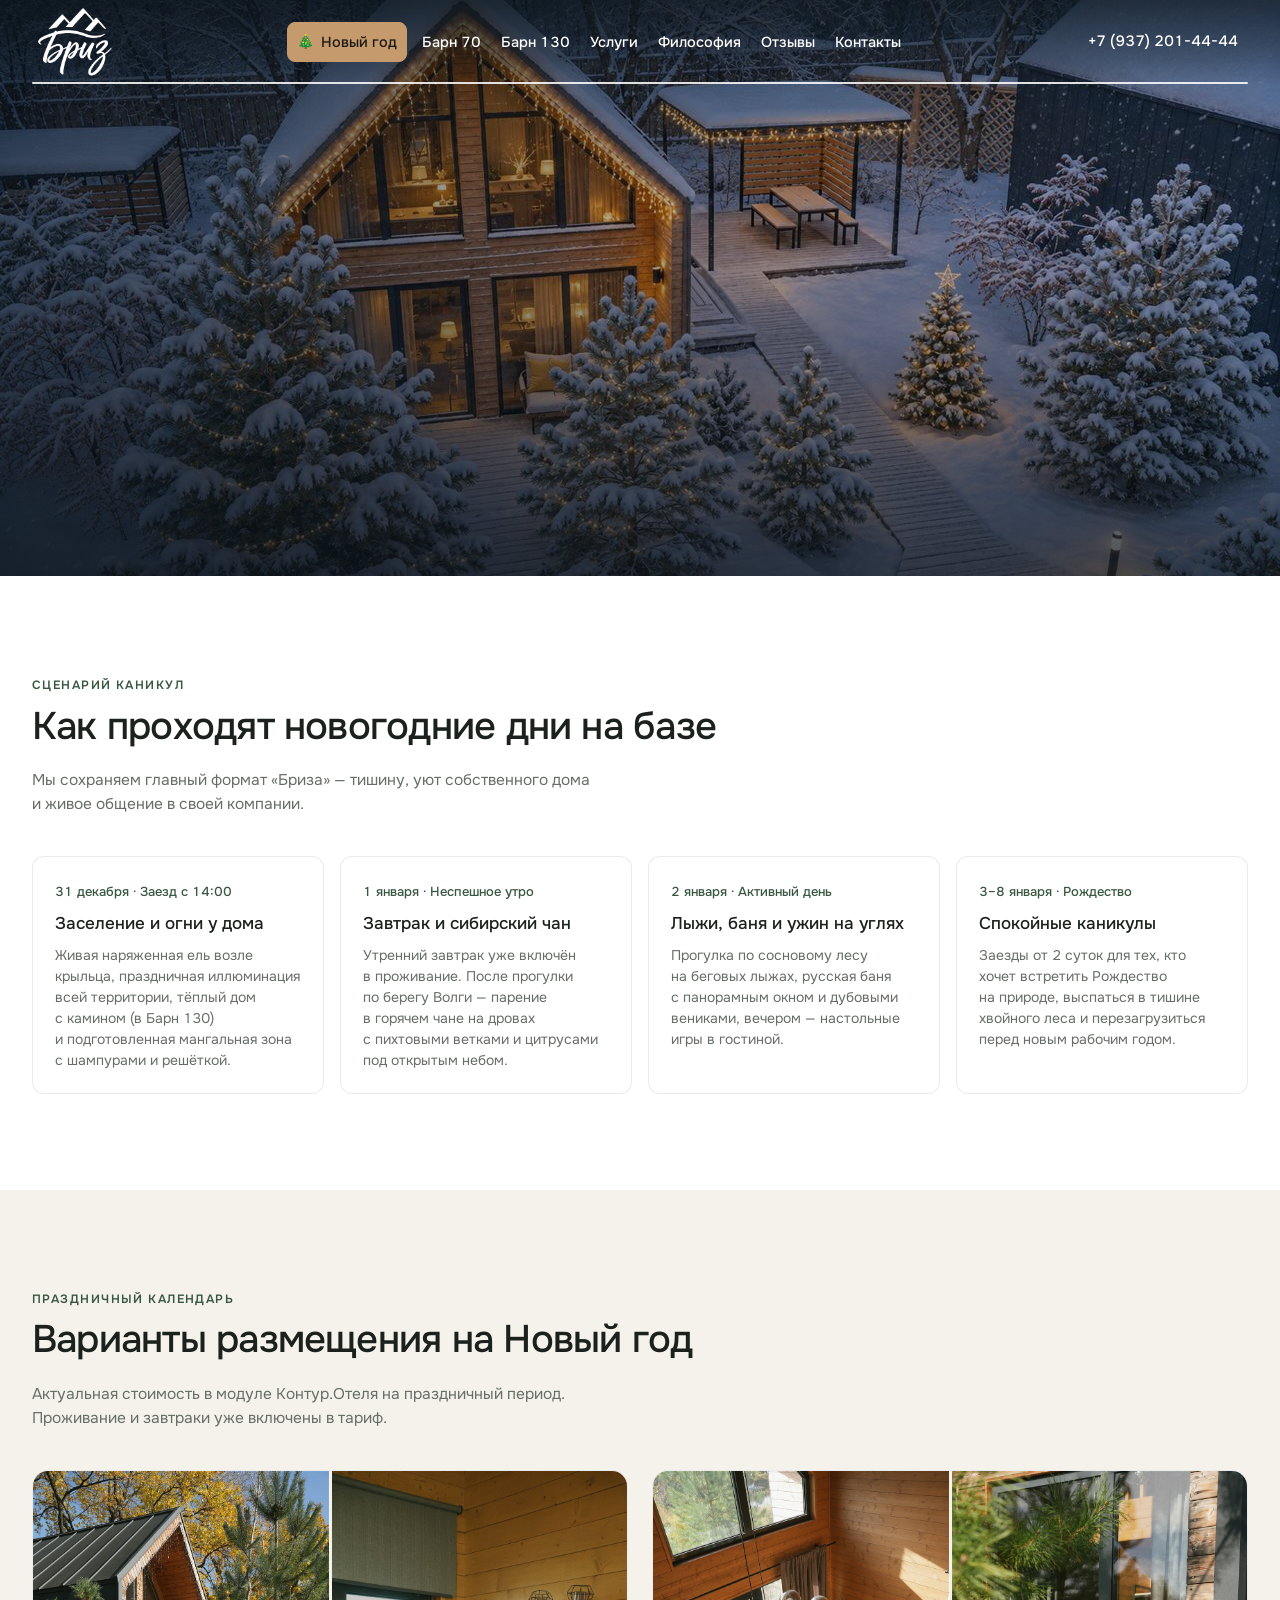
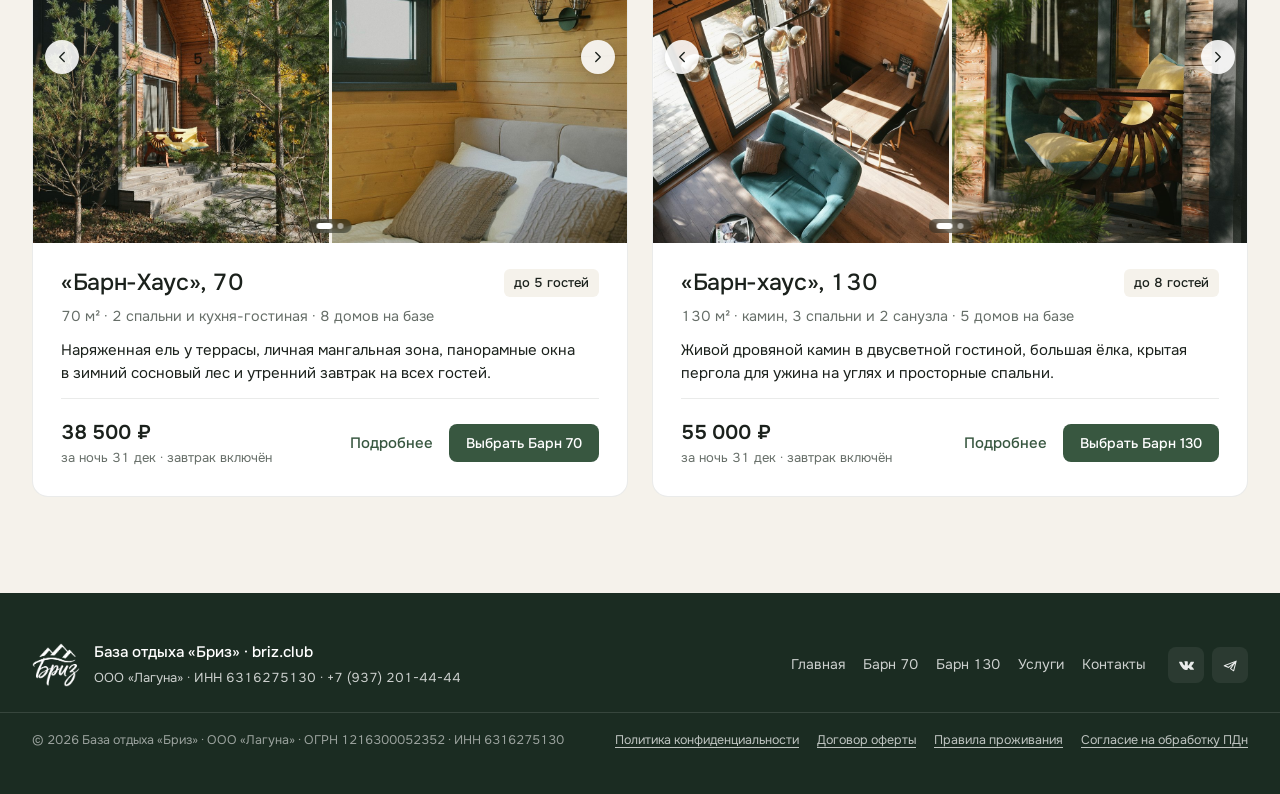
==== commit c7e15b43: "Iteration 8: Wood booking bar, larger logo & social icons, footer dock, exact Kontur rates" ====
--- a/new-year.html
+++ b/new-year.html
@@ -47,10 +47,10 @@
       <div class="header-right">
         <div class="header-socials" aria-label="Социальные сети">
           <a href="https://vk.com/briz.club" target="_blank" rel="noopener" class="social-icon-link" aria-label="ВКонтакте">
-            <svg width="16" height="16" viewBox="0 0 24 24" fill="currentColor" aria-hidden="true"><path d="M13.162 18.994c.609 0 .858-.406.851-.915-.031-1.917.714-2.949 2.059-1.604 1.488 1.488 1.796 2.519 3.603 2.519h3.2c.808 0 1.126-.26 1.126-.668 0-.863-1.421-2.386-2.625-3.504-1.686-1.565-1.765-1.602-.313-3.486 1.801-2.339 4.157-5.336 2.073-5.336h-3.981c-.772 0-.828.435-1.103 1.083-.995 2.347-2.886 5.387-3.604 4.922-.751-.485-.407-2.406-.35-5.261.015-.754.011-1.271-1.141-1.539-.629-.145-1.241-.205-1.809-.205-2.273 0-3.841.953-2.95 1.119 1.571.293 1.42 3.692 1.054 5.16-.638 2.556-3.036-2.024-4.035-4.305-.241-.548-.315-.974-1.175-.974h-3.255c-.492 0-.787.16-.787.516 0 .602 2.96 6.72 5.786 9.77 2.756 2.975 5.48 2.708 7.376 2.708z"/></svg>
+            <svg width="21" height="21" viewBox="0 0 24 24" fill="currentColor" aria-hidden="true"><path d="M13.162 18.994c.609 0 .858-.406.851-.915-.031-1.917.714-2.949 2.059-1.604 1.488 1.488 1.796 2.519 3.603 2.519h3.2c.808 0 1.126-.26 1.126-.668 0-.863-1.421-2.386-2.625-3.504-1.686-1.565-1.765-1.602-.313-3.486 1.801-2.339 4.157-5.336 2.073-5.336h-3.981c-.772 0-.828.435-1.103 1.083-.995 2.347-2.886 5.387-3.604 4.922-.751-.485-.407-2.406-.35-5.261.015-.754.011-1.271-1.141-1.539-.629-.145-1.241-.205-1.809-.205-2.273 0-3.841.953-2.95 1.119 1.571.293 1.42 3.692 1.054 5.16-.638 2.556-3.036-2.024-4.035-4.305-.241-.548-.315-.974-1.175-.974h-3.255c-.492 0-.787.16-.787.516 0 .602 2.96 6.72 5.786 9.77 2.756 2.975 5.48 2.708 7.376 2.708z"/></svg>
           </a>
           <a href="https://t.me/briz_club" target="_blank" rel="noopener" class="social-icon-link" aria-label="Telegram">
-            <svg width="16" height="16" viewBox="0 0 24 24" fill="none" stroke="currentColor" stroke-width="1.7" stroke-linecap="round" stroke-linejoin="round" aria-hidden="true"><path d="M21 5L2 12.5l7 2.5L19 7l-7 10 5 3.5L21 5z"/></svg>
+            <svg width="21" height="21" viewBox="0 0 24 24" fill="none" stroke="currentColor" stroke-width="1.7" stroke-linecap="round" stroke-linejoin="round" aria-hidden="true"><path d="M21 5L2 12.5l7 2.5L19 7l-7 10 5 3.5L21 5z"/></svg>
           </a>
         </div>
         <a href="tel:+79372014444" class="header-phone">+7 (937) 201-44-44</a>
@@ -73,7 +73,7 @@
     <div class="mobile-drawer__panel">
       <div>
         <div class="mobile-drawer__top">
-          <img src="assets/images/logo-briz-green.png" alt="Бриз" style="height:40px;width:auto;">
+          <img src="assets/images/logo-briz-green.png" alt="Бриз" style="height:50px;width:auto;">
           <button type="button" class="icon-btn" id="drawerCloseBtn" aria-label="Закрыть меню" style="background:#fff;color:#1C241E;border-color:rgba(28,36,30,0.2);">
             <svg width="18" height="18" viewBox="0 0 24 24" fill="none" stroke="currentColor" stroke-width="1.8" stroke-linecap="round"><path d="M18 6L6 18M6 6l12 12"/></svg>
           </button>
@@ -209,7 +209,7 @@
               <div class="house-card__footer">
                 <div class="house-price">
                   <strong>38&nbsp;500&nbsp;₽</strong>
-                  <span>/ ночь · 31&nbsp;дек&nbsp;— 3&nbsp;янв · завтрак включён</span>
+                  <span>за&nbsp;ночь 31&nbsp;дек · завтрак включён</span>
                 </div>
                 <div class="house-card__btns">
                   <button type="button" class="text-link js-open-specs" data-spec="254819">Подробнее</button>
@@ -254,7 +254,7 @@
               <div class="house-card__footer">
                 <div class="house-price">
                   <strong>55&nbsp;000&nbsp;₽</strong>
-                  <span>/ ночь · 31&nbsp;дек&nbsp;— 3&nbsp;янв · завтрак включён</span>
+                  <span>за&nbsp;ночь 31&nbsp;дек · завтрак включён</span>
                 </div>
                 <div class="house-card__btns">
                   <button type="button" class="text-link js-open-specs" data-spec="254820">Подробнее</button>
--- a/css/styles.css
+++ b/css/styles.css
@@ -35,7 +35,7 @@
   --font-sans: "Onest", -apple-system, BlinkMacSystemFont, "Segoe UI", Roboto, sans-serif;
 
   --container-max: 1320px;
-  --header-h: 82px;
+  --header-h: 84px;
   --transition: 0.24s cubic-bezier(0.22, 1, 0.36, 1);
 }
 
@@ -242,18 +242,17 @@
   align-items: center;
   color: var(--text-light);
   background: linear-gradient(180deg, rgba(11, 20, 26, 0.64) 0%, rgba(11, 20, 26, 0.24) 68%, rgba(11, 20, 26, 0) 100%);
-  transition: background var(--transition), color var(--transition), border-color var(--transition), height var(--transition), box-shadow var(--transition);
-  border-bottom: 1px solid transparent;
+  background-repeat: no-repeat;
+  transition: background var(--transition), color var(--transition), height var(--transition), box-shadow var(--transition);
 }
 
 .site-header.is-scrolled {
-  height: 72px;
+  height: 74px;
   color: var(--text-main);
   background: rgba(255, 255, 255, 0.96);
   backdrop-filter: blur(14px);
   -webkit-backdrop-filter: blur(14px);
-  border-bottom-color: var(--border-subtle);
-  box-shadow: 0 4px 18px rgba(15, 24, 18, 0.05);
+  box-shadow: 0 1px 0 var(--border-subtle), 0 4px 18px rgba(15, 24, 18, 0.05);
 }
 
 .header-inner {
@@ -292,8 +291,14 @@
 .brand-logo {
   position: relative;
   display: inline-block;
-  width: 72px;
-  height: 58px;
+  width: 86px;
+  height: 70px;
+  transition: width var(--transition), height var(--transition);
+}
+
+.site-header.is-scrolled .brand-logo {
+  width: 74px;
+  height: 60px;
 }
 
 .brand-logo img {
@@ -324,6 +329,7 @@
 }
 
 .nav-link {
+  position: relative;
   display: inline-flex;
   align-items: center;
   gap: 7px;
@@ -335,15 +341,40 @@
   transition: background-color var(--transition), color var(--transition), border-color var(--transition);
 }
 
-.nav-link:hover,
-.nav-link.is-active {
+.nav-link:not(.nav-link--seasonal)::after {
+  content: "";
+  position: absolute;
+  left: 12px;
+  right: 12px;
+  bottom: 3px;
+  height: 2px;
+  border-radius: 2px;
+  background-color: currentColor;
+  transform: scaleX(0);
+  transform-origin: center;
+  transition: transform 0.22s ease;
+  pointer-events: none;
+}
+
+.nav-link:hover {
   background-color: rgba(255, 255, 255, 0.16);
 }
 
-.site-header.is-scrolled .nav-link:hover,
-.site-header.is-scrolled .nav-link.is-active {
+.site-header.is-scrolled .nav-link:hover {
   background-color: var(--brand-green-soft);
   color: var(--brand-green);
+}
+
+.nav-link.is-active {
+  color: #ffffff;
+}
+
+.site-header.is-scrolled .nav-link.is-active {
+  color: var(--brand-green);
+}
+
+.nav-link.is-active:not(.nav-link--seasonal)::after {
+  transform: scaleX(1);
 }
 
 .seasonal-emoji {
@@ -389,21 +420,26 @@
 .header-socials {
   display: flex;
   align-items: center;
-  gap: 4px;
+  gap: 6px;
 }
 
 .social-icon-link {
-  width: 32px;
-  height: 32px;
+  width: 36px;
+  height: 36px;
   border-radius: var(--radius-sm);
   border: none;
   background: transparent;
   color: inherit;
-  opacity: 0.82;
+  opacity: 0.92;
   display: inline-flex;
   align-items: center;
   justify-content: center;
   transition: opacity var(--transition), background-color var(--transition), color var(--transition);
+}
+
+.header-socials .social-icon-link svg {
+  width: 21px;
+  height: 21px;
 }
 
 .social-icon-link:hover {
@@ -413,7 +449,7 @@
 
 .site-header.is-scrolled .social-icon-link {
   color: var(--text-main);
-  opacity: 0.75;
+  opacity: 0.88;
 }
 
 .site-header.is-scrolled .social-icon-link:hover {
@@ -595,7 +631,6 @@
   flex-direction: column;
   justify-content: flex-end;
   color: var(--text-light);
-  overflow: hidden;
   padding-top: calc(var(--header-h) + 32px);
   padding-bottom: 20px;
 }
@@ -683,21 +718,19 @@
   width: 100%;
 }
 
-.booking-bar:not(.is-pinned) {
+.booking-bar:not(.is-pinned):not(.is-docked) {
   position: relative;
   z-index: 2;
 }
 
 .booking-bar {
   width: 100%;
-  background: rgba(31, 51, 38, 0.96);
-  backdrop-filter: blur(14px);
-  -webkit-backdrop-filter: blur(14px);
-  color: #ffffff;
+  background: linear-gradient(180deg, #d7b288 0%, #c89e70 100%);
+  color: #1c1914;
   border-radius: var(--radius-md);
   padding: 11px 11px 11px 22px;
-  box-shadow: 0 18px 44px rgba(10, 18, 13, 0.34);
-  border: 1px solid rgba(197, 155, 109, 0.38);
+  box-shadow: 0 16px 40px rgba(24, 18, 10, 0.22);
+  border: 1px solid rgba(120, 82, 42, 0.34);
 }
 
 .booking-form {
@@ -712,7 +745,7 @@
   flex-direction: column;
   gap: 3px;
   padding: 4px 12px 4px 0;
-  border-right: 1px solid rgba(255, 255, 255, 0.16);
+  border-right: 1px solid rgba(28, 25, 20, 0.15);
   min-width: 0;
   cursor: pointer;
 }
@@ -724,7 +757,7 @@
 .booking-field__label {
   font-size: 0.75rem;
   font-weight: 500;
-  color: rgba(255, 255, 255, 0.72);
+  color: rgba(28, 25, 20, 0.68);
 }
 
 .booking-field__control {
@@ -732,8 +765,8 @@
   background: transparent;
   font-size: 0.9375rem;
   font-weight: 500;
-  color: #ffffff;
-  color-scheme: dark;
+  color: #1c1914;
+  color-scheme: light;
   padding: 2px 0;
   outline: none;
   width: 100%;
@@ -752,23 +785,24 @@
 }
 
 input[type="date"].booking-field__control::-webkit-calendar-picker-indicator {
-  filter: invert(1);
-  opacity: 0.85;
+  filter: none;
+  opacity: 0.72;
 }
 
 .booking-submit {
   padding: 14px 28px;
   font-size: 0.9375rem;
-  background: #cfa06b;
-  border-color: #cfa06b;
-  color: #1c1914;
-  font-weight: 600;
+  background: #2b4733;
+  border-color: #2b4733;
+  color: #ffffff;
+  font-weight: 500;
+  box-shadow: 0 4px 14px rgba(27, 44, 34, 0.22);
 }
 
 .booking-submit:hover {
-  background: #dbb07f;
-  border-color: #dbb07f;
-  color: #1c1914;
+  background: #1f3525;
+  border-color: #1f3525;
+  color: #ffffff;
 }
 
 .mobile-booking-section {
@@ -777,25 +811,50 @@
   background: var(--bg-sand);
 }
 
-/* Закрепление основной плашки бронирования при прокрутке на десктопе */
+.booking-dock-spacer {
+  display: none;
+}
+
+/* Закрепление основной плашки бронирования при прокрутке и парковка перед футером */
 @media (min-width: 1024px) {
-  .booking-bar.is-pinned {
-    position: fixed;
-    bottom: 18px;
+  .booking-dock-spacer {
+    display: block;
+    width: 100%;
+    min-height: 76px;
+    margin-top: 40px;
+  }
+
+  #contacts {
+    padding-bottom: 44px;
+  }
+
+  .booking-bar.is-pinned,
+  .booking-bar.is-docked {
     left: 0;
     right: 0;
     margin-inline: auto;
     width: calc(100% - 64px);
     max-width: calc(var(--container-max) - 64px);
     z-index: 95;
-    background: rgba(31, 51, 38, 0.97);
-    border: 1px solid rgba(197, 155, 109, 0.55);
-    box-shadow: 0 18px 46px rgba(10, 18, 13, 0.34);
+    background: linear-gradient(180deg, #d7b288 0%, #c89e70 100%);
+    border: 1px solid rgba(120, 82, 42, 0.38);
+    box-shadow: 0 16px 42px rgba(24, 18, 10, 0.22);
+  }
+
+  .booking-bar.is-pinned {
+    position: fixed;
+    bottom: 18px;
+  }
+
+  .booking-bar.is-docked {
+    position: absolute;
+    bottom: auto;
   }
 }
 
 @media (min-width: 1024px) and (max-width: 1120px) {
-  .booking-bar.is-pinned {
+  .booking-bar.is-pinned,
+  .booking-bar.is-docked {
     width: calc(100% - 40px);
   }
 }
@@ -810,12 +869,12 @@
   gap: 8px;
   padding: 12px 18px;
   border-radius: var(--radius-pill);
-  background: #1f3326;
-  color: #ffffff;
-  border: 1px solid rgba(197, 155, 109, 0.55);
-  box-shadow: 0 10px 28px rgba(15, 24, 18, 0.28);
+  background: #cfa577;
+  color: #1c1914;
+  border: 1px solid rgba(120, 82, 42, 0.38);
+  box-shadow: 0 10px 28px rgba(15, 24, 18, 0.24);
   font-size: 0.875rem;
-  font-weight: 500;
+  font-weight: 600;
   opacity: 0;
   pointer-events: none;
   transform: translateY(14px);
@@ -829,7 +888,7 @@
 }
 
 .mobile-jump-btn:hover {
-  background: #2c4635;
+  background: #c39665;
 }
 
 /* ==========================================================================
@@ -1993,7 +2052,7 @@
 .site-footer {
   background: var(--bg-dark);
   color: rgba(255, 255, 255, 0.78);
-  padding-block: 42px 112px;
+  padding-block: 48px 44px;
 }
 
 .footer-inner {
@@ -2589,6 +2648,11 @@
     font-size: 0.90625rem;
   }
 
+  .nav-link:not(.nav-link--seasonal)::after {
+    left: 9px;
+    right: 9px;
+  }
+
   .header-socials {
     display: none;
   }
@@ -2679,8 +2743,8 @@
 
   .mobile-booking-section .booking-bar {
     box-shadow: var(--shadow-md);
-    border: 1px solid rgba(197, 155, 109, 0.42);
-    background: #1f3326;
+    border: 1px solid rgba(120, 82, 42, 0.32);
+    background: linear-gradient(180deg, #d7b288 0%, #c89e70 100%);
     padding: 12px;
     border-radius: var(--radius-md);
   }
@@ -2693,7 +2757,7 @@
   .booking-field {
     border-right: none;
     border-bottom: none;
-    background: rgba(255, 255, 255, 0.08);
+    background: rgba(255, 251, 245, 0.56);
     border-radius: var(--radius-sm);
     padding: 8px 11px;
     gap: 2px;
@@ -2738,7 +2802,11 @@
 
 @media (max-width: 767px) {
   :root {
-    --header-h: 70px;
+    --header-h: 74px;
+  }
+
+  .site-header.is-scrolled {
+    height: 68px;
   }
 
   html {
@@ -2758,8 +2826,13 @@
   }
 
   .brand-logo {
-    width: 68px;
-    height: 54px;
+    width: 80px;
+    height: 64px;
+  }
+
+  .site-header.is-scrolled .brand-logo {
+    width: 70px;
+    height: 56px;
   }
 
   .hero {
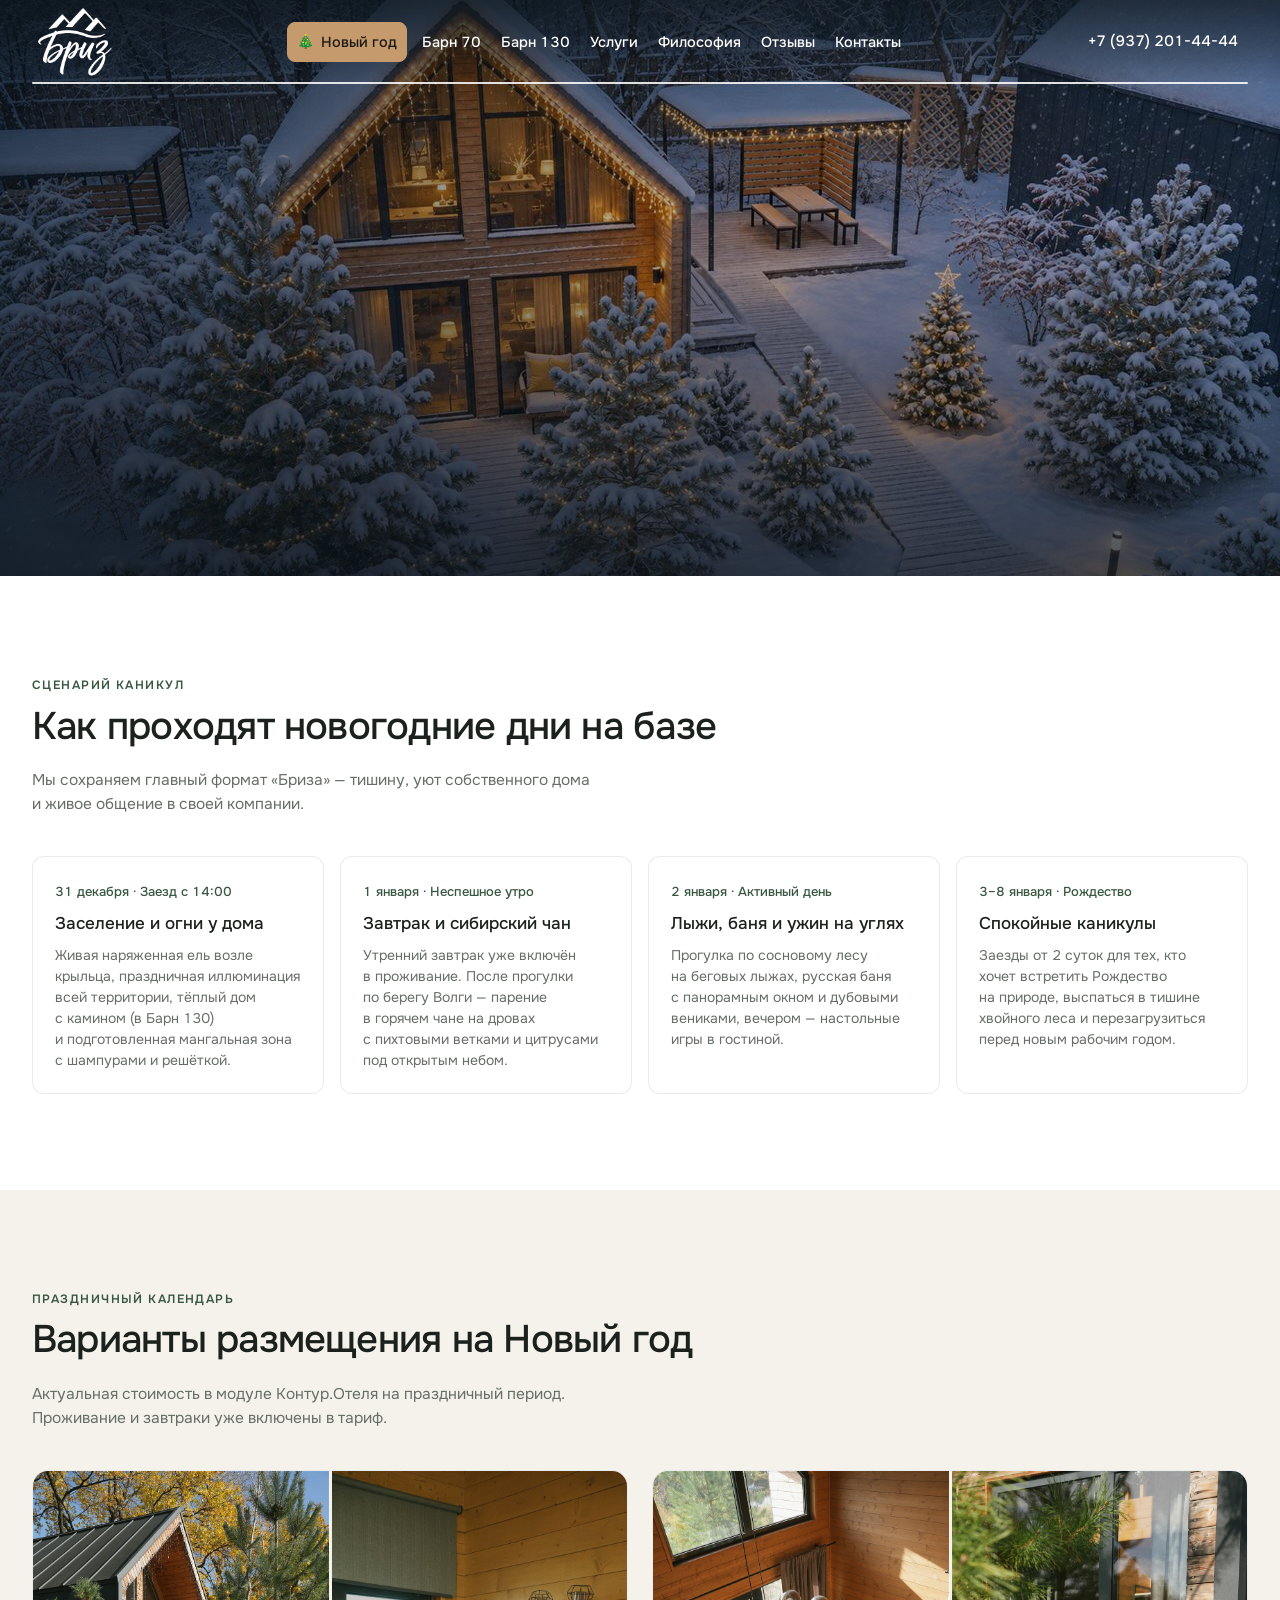
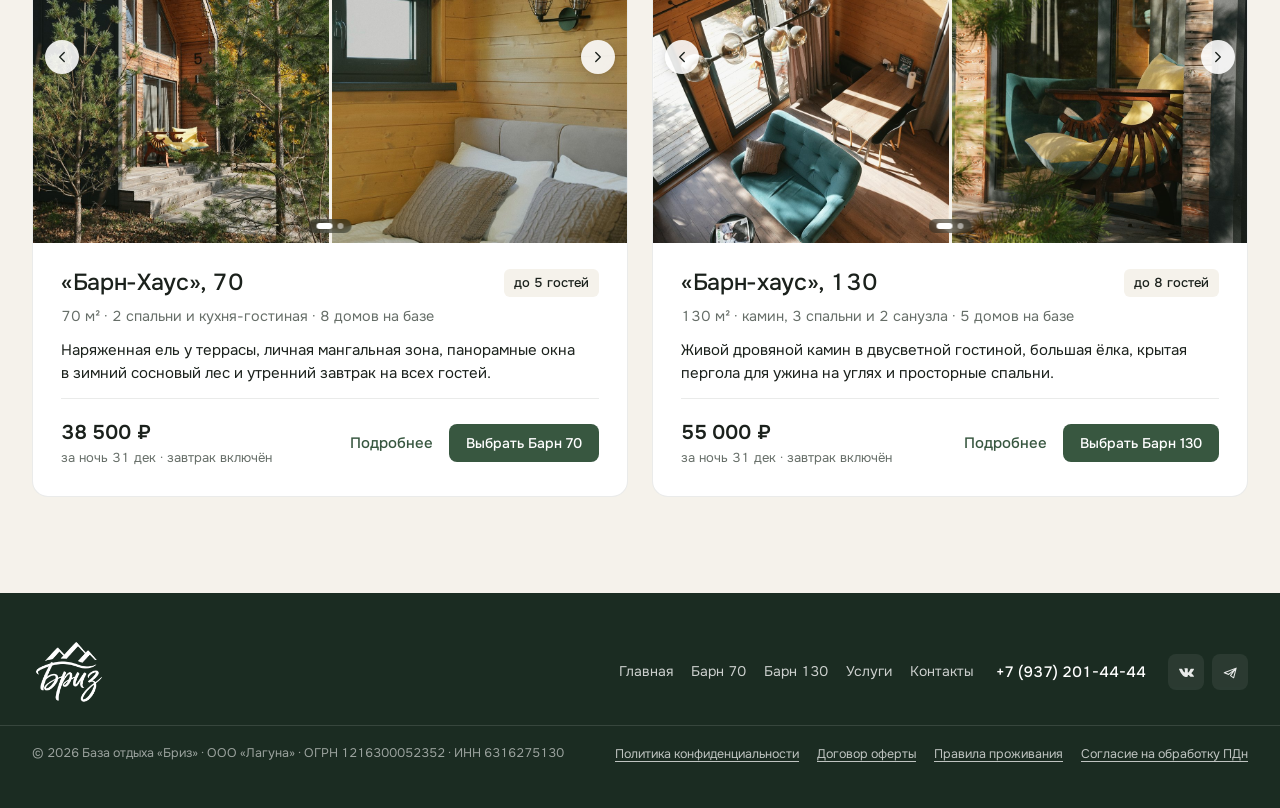
==== commit 7a0ed04b: "Remove duplicated brand/legal text next to footer logo" ====
--- a/new-year.html
+++ b/new-year.html
@@ -17,7 +17,7 @@
   <link rel="preconnect" href="https://fonts.googleapis.com">
   <link rel="preconnect" href="https://fonts.gstatic.com" crossorigin>
   <link href="https://fonts.googleapis.com/css2?family=Onest:wght@400;500;600&display=swap" rel="stylesheet">
-  <link rel="stylesheet" href="css/styles.css">
+  <link rel="stylesheet" href="css/styles.css?v=11">
 </head>
 <body>
 
@@ -271,13 +271,9 @@
   <!-- ПОДВАЛ -->
   <footer class="site-footer">
     <div class="container footer-inner">
-      <div class="footer-brand">
+      <a href="index.html" class="footer-brand" aria-label="На главную базу отдыха Бриз">
         <img src="assets/images/logo-briz-white.png" alt="Логотип Бриз">
-        <div>
-          <span style="display:block;color:#ffffff;font-weight:500;font-size:0.95rem;">База отдыха «Бриз» · briz.club</span>
-          <span style="font-size:0.8125rem;">ООО «Лагуна» · ИНН 6316275130 · +7 (937) 201-44-44</span>
-        </div>
-      </div>
+      </a>
       <div class="footer-right">
         <div class="footer-links">
           <a href="index.html">Главная</a>
@@ -286,6 +282,7 @@
           <a href="index.html#services">Услуги</a>
           <a href="index.html#contacts">Контакты</a>
         </div>
+        <a href="tel:+79372014444" class="footer-phone">+7 (937) 201-44-44</a>
         <div class="footer-socials" aria-label="Социальные сети">
           <a href="https://vk.com/briz.club" target="_blank" rel="noopener" class="social-icon-link" aria-label="ВКонтакте">
             <svg width="15" height="15" viewBox="0 0 24 24" fill="currentColor" aria-hidden="true"><path d="M13.162 18.994c.609 0 .858-.406.851-.915-.031-1.917.714-2.949 2.059-1.604 1.488 1.488 1.796 2.519 3.603 2.519h3.2c.808 0 1.126-.26 1.126-.668 0-.863-1.421-2.386-2.625-3.504-1.686-1.565-1.765-1.602-.313-3.486 1.801-2.339 4.157-5.336 2.073-5.336h-3.981c-.772 0-.828.435-1.103 1.083-.995 2.347-2.886 5.387-3.604 4.922-.751-.485-.407-2.406-.35-5.261.015-.754.011-1.271-1.141-1.539-.629-.145-1.241-.205-1.809-.205-2.273 0-3.841.953-2.95 1.119 1.571.293 1.42 3.692 1.054 5.16-.638 2.556-3.036-2.024-4.035-4.305-.241-.548-.315-.974-1.175-.974h-3.255c-.492 0-.787.16-.787.516 0 .602 2.96 6.72 5.786 9.77 2.756 2.975 5.48 2.708 7.376 2.708z"/></svg>
@@ -416,6 +413,6 @@
     </div>
   </div>
 
-  <script src="js/app.js"></script>
+  <script src="js/app.js?v=11"></script>
 </body>
 </html>
--- a/css/styles.css
+++ b/css/styles.css
@@ -247,7 +247,7 @@
 }
 
 .site-header.is-scrolled {
-  height: 74px;
+  height: 80px;
   color: var(--text-main);
   background: rgba(255, 255, 255, 0.96);
   backdrop-filter: blur(14px);
@@ -293,12 +293,6 @@
   display: inline-block;
   width: 86px;
   height: 70px;
-  transition: width var(--transition), height var(--transition);
-}
-
-.site-header.is-scrolled .brand-logo {
-  width: 74px;
-  height: 60px;
 }
 
 .brand-logo img {
@@ -668,6 +662,104 @@
   display: flex;
   flex-direction: column;
   gap: 28px;
+}
+
+/* Вариант v2 (центрированная верхняя навигация + крупный логотип по центру баннера) */
+.page-v2 .header-inner::after {
+  display: none;
+}
+
+@keyframes v2BrandReveal {
+  from {
+    opacity: 0;
+    transform: translateX(-8px);
+  }
+  to {
+    opacity: 1;
+    transform: translateX(0);
+  }
+}
+
+@media (max-width: 1120px) {
+  .page-v2 .site-header:not(.is-scrolled) .brand-wrap {
+    opacity: 0;
+    visibility: hidden;
+    pointer-events: none;
+  }
+}
+
+@media (min-width: 1121px) {
+  .page-v2 .site-header:not(.is-scrolled) .header-inner {
+    justify-content: center;
+    gap: 24px;
+  }
+
+  .page-v2 .site-header:not(.is-scrolled) .brand-wrap {
+    display: none;
+  }
+
+  .page-v2 .site-header:not(.is-scrolled) .main-nav {
+    gap: 6px;
+  }
+
+  .page-v2 .site-header:not(.is-scrolled) .header-right {
+    padding-left: 20px;
+    border-left: 1px solid rgba(255, 255, 255, 0.22);
+  }
+
+  .page-v2 .site-header.is-scrolled .brand-wrap {
+    animation: v2BrandReveal 0.24s ease both;
+  }
+}
+
+.page-v2 .hero {
+  justify-content: flex-start;
+  padding-top: calc(var(--header-h) + 18px);
+}
+
+.page-v2 .hero__overlay {
+  background:
+    linear-gradient(180deg, rgba(10, 18, 24, 0.56) 0%, rgba(10, 18, 24, 0.18) 40%, rgba(10, 18, 24, 0.72) 100%),
+    linear-gradient(90deg, rgba(10, 18, 24, 0.52) 0%, rgba(10, 18, 24, 0.16) 54%, rgba(10, 18, 24, 0) 100%);
+}
+
+.page-v2 .hero__content {
+  flex: 1;
+}
+
+.hero__center-brand {
+  position: relative;
+  z-index: 2;
+  display: flex;
+  flex-direction: column;
+  align-items: center;
+  text-align: center;
+  margin: clamp(4px, 2.5vh, 26px) auto auto;
+  pointer-events: none;
+}
+
+.hero__center-logo {
+  width: 154px;
+  height: 140px;
+  object-fit: contain;
+  filter: drop-shadow(0 8px 26px rgba(8, 14, 20, 0.48));
+}
+
+.hero__center-divider {
+  display: block;
+  width: 26px;
+  height: 1px;
+  margin: 10px 0 8px;
+  background: rgba(255, 255, 255, 0.58);
+}
+
+.hero__center-caption {
+  font-size: 0.6875rem;
+  font-weight: 500;
+  letter-spacing: 0.24em;
+  text-transform: uppercase;
+  color: rgba(255, 255, 255, 0.88);
+  text-shadow: 0 2px 12px rgba(0, 0, 0, 0.45);
 }
 
 .hero__top-row {
@@ -2064,15 +2156,27 @@
 }
 
 .footer-brand {
-  display: flex;
-  align-items: center;
-  gap: 14px;
+  display: inline-flex;
+  align-items: center;
+  flex-shrink: 0;
 }
 
 .footer-brand img {
-  width: 48px;
-  height: 44px;
+  width: 74px;
+  height: 62px;
   object-fit: contain;
+}
+
+.footer-phone {
+  color: #ffffff;
+  font-weight: 500;
+  font-size: 0.9375rem;
+  white-space: nowrap;
+  transition: opacity var(--transition);
+}
+
+.footer-phone:hover {
+  opacity: 0.85;
 }
 
 .footer-right {
@@ -2806,7 +2910,7 @@
   }
 
   .site-header.is-scrolled {
-    height: 68px;
+    height: 72px;
   }
 
   html {
@@ -2828,17 +2932,31 @@
   .brand-logo {
     width: 80px;
     height: 64px;
-  }
-
-  .site-header.is-scrolled .brand-logo {
-    width: 70px;
-    height: 56px;
   }
 
   .hero {
     min-height: clamp(430px, 68svh, 560px);
     padding-top: calc(var(--header-h) + 24px);
     padding-bottom: 18px;
+  }
+
+  .page-v2 .hero {
+    min-height: clamp(490px, 74svh, 620px);
+    padding-top: calc(var(--header-h) + 10px);
+  }
+
+  .hero__center-logo {
+    width: 116px;
+    height: 105px;
+  }
+
+  .hero__center-divider {
+    margin: 7px 0 6px;
+  }
+
+  .hero__center-caption {
+    font-size: 0.625rem;
+    letter-spacing: 0.2em;
   }
 
   .hero--subpage {
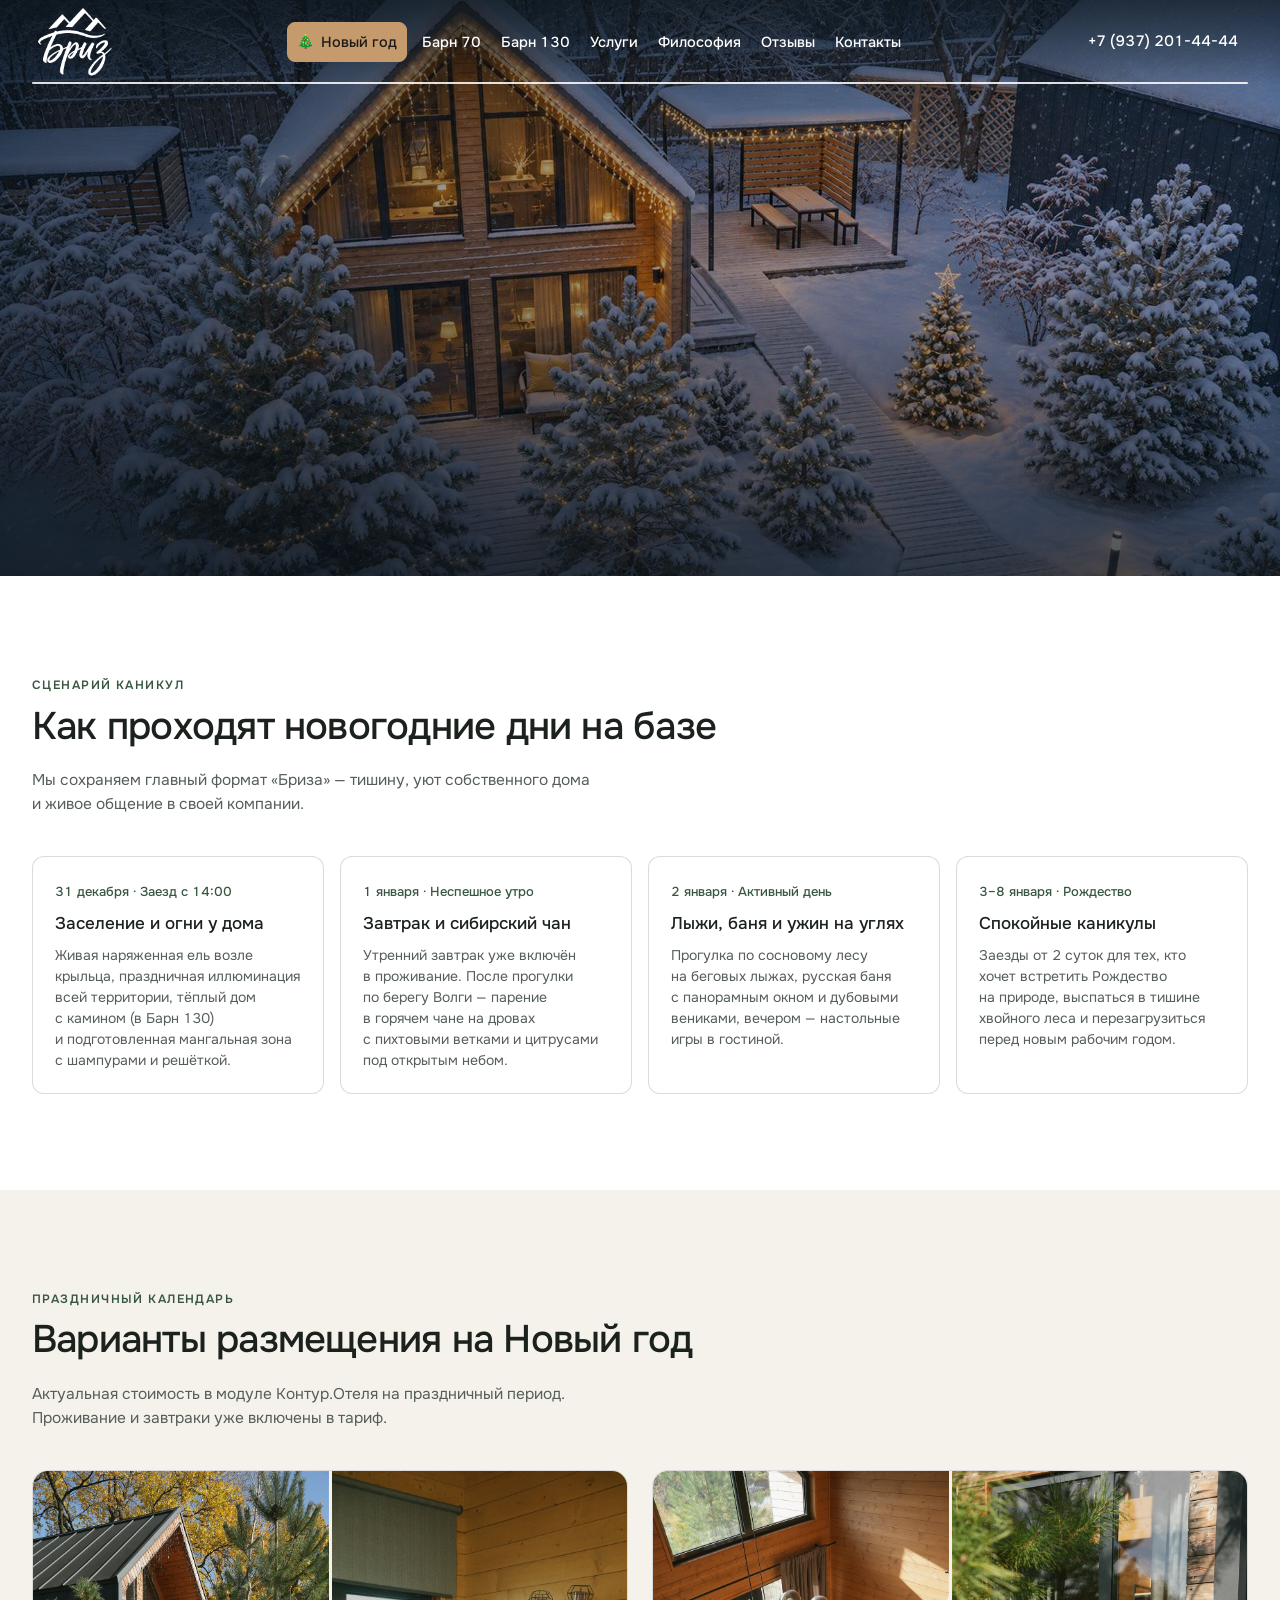
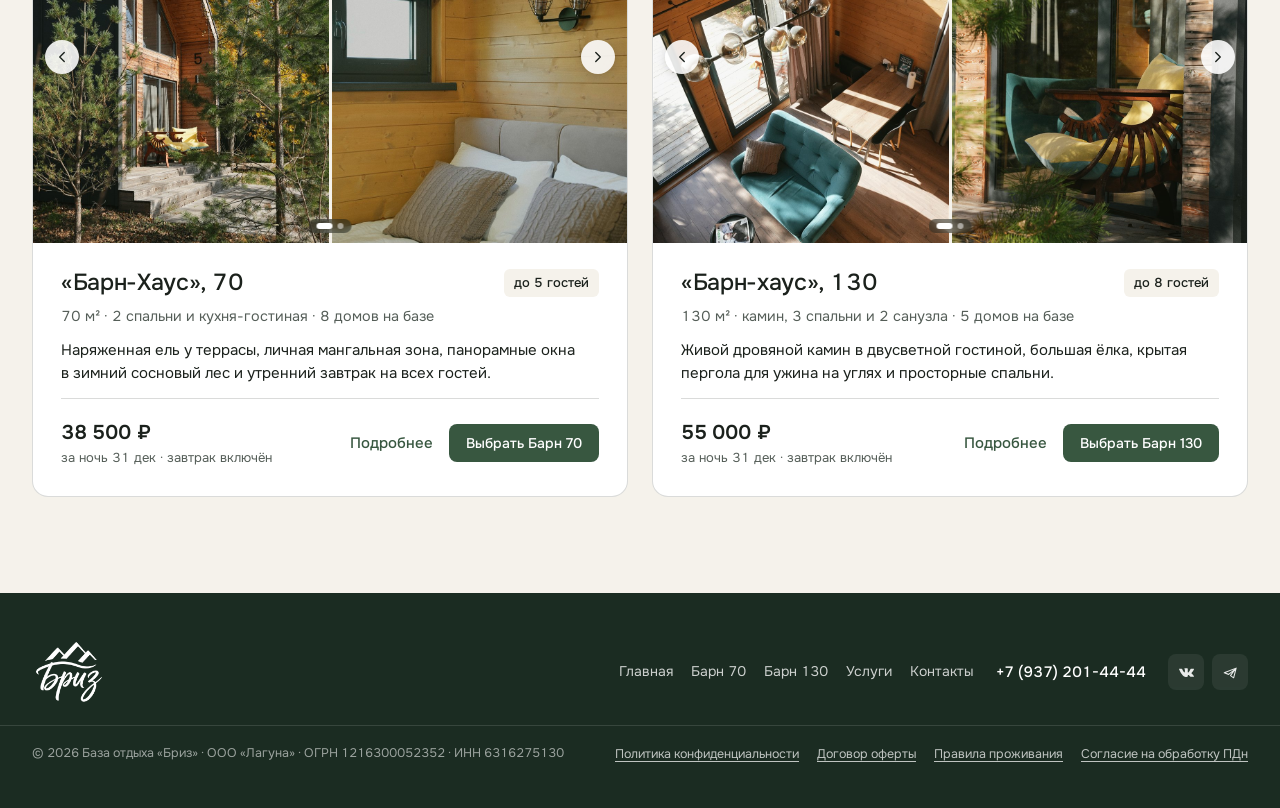
==== commit a8c63ceb: "Add adaptive hero videos, make centered-logo hero primary, refine contrast and mobile UX" ====
--- a/new-year.html
+++ b/new-year.html
@@ -17,7 +17,7 @@
   <link rel="preconnect" href="https://fonts.googleapis.com">
   <link rel="preconnect" href="https://fonts.gstatic.com" crossorigin>
   <link href="https://fonts.googleapis.com/css2?family=Onest:wght@400;500;600&display=swap" rel="stylesheet">
-  <link rel="stylesheet" href="css/styles.css?v=11">
+  <link rel="stylesheet" href="css/styles.css?v=12">
 </head>
 <body>
 
@@ -413,6 +413,6 @@
     </div>
   </div>
 
-  <script src="js/app.js?v=11"></script>
+  <script src="js/app.js?v=12"></script>
 </body>
 </html>
--- a/css/styles.css
+++ b/css/styles.css
@@ -17,11 +17,11 @@
   --brand-wood-soft: rgba(197, 155, 109, 0.16);
 
   --text-main: #1b211c;
-  --text-muted: #666e68;
+  --text-muted: #555e58;
   --text-light: #ffffff;
 
-  --border-subtle: rgba(27, 33, 28, 0.09);
-  --border-strong: rgba(27, 33, 28, 0.18);
+  --border-subtle: rgba(27, 33, 28, 0.16);
+  --border-strong: rgba(27, 33, 28, 0.28);
 
   --shadow-sm: 0 2px 10px rgba(20, 32, 24, 0.04);
   --shadow-md: 0 8px 24px rgba(20, 32, 24, 0.08);
@@ -650,9 +650,26 @@
   object-position: center 46%;
 }
 
+.hero__video {
+  position: absolute;
+  inset: 0;
+  width: 100%;
+  height: 100%;
+  object-fit: cover;
+  object-position: center;
+  opacity: 0;
+  transition: opacity 0.45s ease;
+  pointer-events: none;
+}
+
+.hero__video.is-ready {
+  opacity: 1;
+}
+
 .hero__overlay {
   position: absolute;
   inset: 0;
+  z-index: 1;
   background:
     linear-gradient(180deg, rgba(10, 18, 24, 0.44) 0%, rgba(10, 18, 24, 0.14) 38%, rgba(10, 18, 24, 0.72) 100%),
     linear-gradient(90deg, rgba(10, 18, 24, 0.54) 0%, rgba(10, 18, 24, 0.16) 54%, rgba(10, 18, 24, 0) 100%);
@@ -817,12 +834,12 @@
 
 .booking-bar {
   width: 100%;
-  background: linear-gradient(180deg, #d7b288 0%, #c89e70 100%);
+  background: #cfa474;
   color: #1c1914;
   border-radius: var(--radius-md);
   padding: 11px 11px 11px 22px;
-  box-shadow: 0 16px 40px rgba(24, 18, 10, 0.22);
-  border: 1px solid rgba(120, 82, 42, 0.34);
+  box-shadow: 0 14px 34px rgba(18, 14, 9, 0.2);
+  border: 2px solid #6b4420;
 }
 
 .booking-form {
@@ -837,7 +854,7 @@
   flex-direction: column;
   gap: 3px;
   padding: 4px 12px 4px 0;
-  border-right: 1px solid rgba(28, 25, 20, 0.15);
+  border-right: 1px solid rgba(58, 36, 14, 0.24);
   min-width: 0;
   cursor: pointer;
 }
@@ -849,7 +866,7 @@
 .booking-field__label {
   font-size: 0.75rem;
   font-weight: 500;
-  color: rgba(28, 25, 20, 0.68);
+  color: rgba(28, 22, 16, 0.76);
 }
 
 .booking-field__control {
@@ -884,16 +901,16 @@
 .booking-submit {
   padding: 14px 28px;
   font-size: 0.9375rem;
-  background: #2b4733;
-  border-color: #2b4733;
+  background: #243f2c;
+  border-color: #1c3323;
   color: #ffffff;
   font-weight: 500;
-  box-shadow: 0 4px 14px rgba(27, 44, 34, 0.22);
+  box-shadow: none;
 }
 
 .booking-submit:hover {
-  background: #1f3525;
-  border-color: #1f3525;
+  background: #1b3122;
+  border-color: #142519;
   color: #ffffff;
 }
 
@@ -928,9 +945,9 @@
     width: calc(100% - 64px);
     max-width: calc(var(--container-max) - 64px);
     z-index: 95;
-    background: linear-gradient(180deg, #d7b288 0%, #c89e70 100%);
-    border: 1px solid rgba(120, 82, 42, 0.38);
-    box-shadow: 0 16px 42px rgba(24, 18, 10, 0.22);
+    background: #cfa474;
+    border: 2px solid #6b4420;
+    box-shadow: 0 14px 36px rgba(18, 14, 9, 0.22);
   }
 
   .booking-bar.is-pinned {
@@ -961,10 +978,10 @@
   gap: 8px;
   padding: 12px 18px;
   border-radius: var(--radius-pill);
-  background: #cfa577;
+  background: #cfa474;
   color: #1c1914;
-  border: 1px solid rgba(120, 82, 42, 0.38);
-  box-shadow: 0 10px 28px rgba(15, 24, 18, 0.24);
+  border: 2px solid #6b4420;
+  box-shadow: 0 10px 26px rgba(15, 24, 18, 0.22);
   font-size: 0.875rem;
   font-weight: 600;
   opacity: 0;
@@ -1542,11 +1559,11 @@
   width: 356px;
   max-height: calc(100% - 48px);
   z-index: 8;
-  background: rgba(255, 255, 255, 0.95);
+  background: rgba(255, 255, 255, 0.98);
   backdrop-filter: blur(16px);
   -webkit-backdrop-filter: blur(16px);
   border-radius: var(--radius-lg);
-  border: 1px solid rgba(255, 255, 255, 0.72);
+  border: 1px solid var(--border-subtle);
   padding: 18px;
   box-shadow: var(--shadow-lg);
   display: flex;
@@ -1823,10 +1840,10 @@
 
 .philosophy-card {
   width: min(100%, 490px);
-  background: rgba(255, 255, 255, 0.96);
+  background: rgba(255, 255, 255, 0.98);
   backdrop-filter: blur(16px);
   -webkit-backdrop-filter: blur(16px);
-  border: 1px solid rgba(255, 255, 255, 0.72);
+  border: 1px solid var(--border-subtle);
   border-radius: var(--radius-lg);
   padding: 38px 40px;
   box-shadow: var(--shadow-lg);
@@ -2843,14 +2860,18 @@
 
   .mobile-booking-section {
     display: block;
+    background: #cfa474;
+    border-top: 2px solid #6b4420;
+    border-bottom: 2px solid #6b4420;
+    padding: 18px 0 20px;
   }
 
   .mobile-booking-section .booking-bar {
-    box-shadow: var(--shadow-md);
-    border: 1px solid rgba(120, 82, 42, 0.32);
-    background: linear-gradient(180deg, #d7b288 0%, #c89e70 100%);
-    padding: 12px;
-    border-radius: var(--radius-md);
+    background: transparent;
+    border: none;
+    box-shadow: none;
+    padding: 0;
+    border-radius: 0;
   }
 
   .booking-form {
@@ -2858,12 +2879,12 @@
     gap: 8px;
   }
 
-  .booking-field {
-    border-right: none;
-    border-bottom: none;
-    background: rgba(255, 251, 245, 0.56);
+  .mobile-booking-section .booking-field,
+  .mobile-booking-section .booking-field:last-of-type {
+    border: 1px solid rgba(88, 56, 24, 0.34);
+    background: #fcfaf6;
     border-radius: var(--radius-sm);
-    padding: 8px 11px;
+    padding: 9px 12px;
     gap: 2px;
   }
 
@@ -2941,7 +2962,7 @@
   }
 
   .page-v2 .hero {
-    min-height: clamp(490px, 74svh, 620px);
+    min-height: clamp(500px, 76svh, 640px);
     padding-top: calc(var(--header-h) + 10px);
   }
 
@@ -2974,17 +2995,22 @@
   }
 
   .hero__rating-badge {
-    align-self: flex-end;
+    display: none;
   }
 
   /* Новогодний блок на мобильном */
   .ny-banner-section {
-    padding-block: 28px 8px;
+    padding-block: 32px 8px;
   }
 
   .ny-card {
     padding: 24px 18px;
     gap: 24px;
+  }
+
+  .ny-card__cta-row .btn {
+    flex: 1 1 100%;
+    justify-content: center;
   }
 
   /* Мобильный слайдер домов: чёткий 4:3 кадр + стрелки + свайп + счётчик */
@@ -3071,7 +3097,18 @@
   }
 
   .house-card__btns {
-    justify-content: space-between;
+    flex-direction: column-reverse;
+    align-items: stretch;
+    gap: 8px;
+  }
+
+  .house-card__btns .btn {
+    width: 100%;
+  }
+
+  .house-card__btns .text-link {
+    justify-content: center;
+    padding: 4px 0 0;
   }
 
   /* Галерея: горизонтальная свайп-лента на мобиле */
@@ -3103,6 +3140,10 @@
 
   .bento-item__caption {
     opacity: 1;
+  }
+
+  .shop-tag {
+    display: none;
   }
 
   /* План территории на мобиле */
@@ -3258,6 +3299,18 @@
   }
 
   /* Отзывы и контакты на мобиле */
+  #reviews .section-head .btn {
+    display: none;
+  }
+
+  .yandex-score-card {
+    background: transparent;
+    border: none;
+    border-radius: 0;
+    padding: 0 0 8px;
+    gap: 14px;
+  }
+
   .yandex-live-iframe {
     height: 720px;
     min-height: 640px;
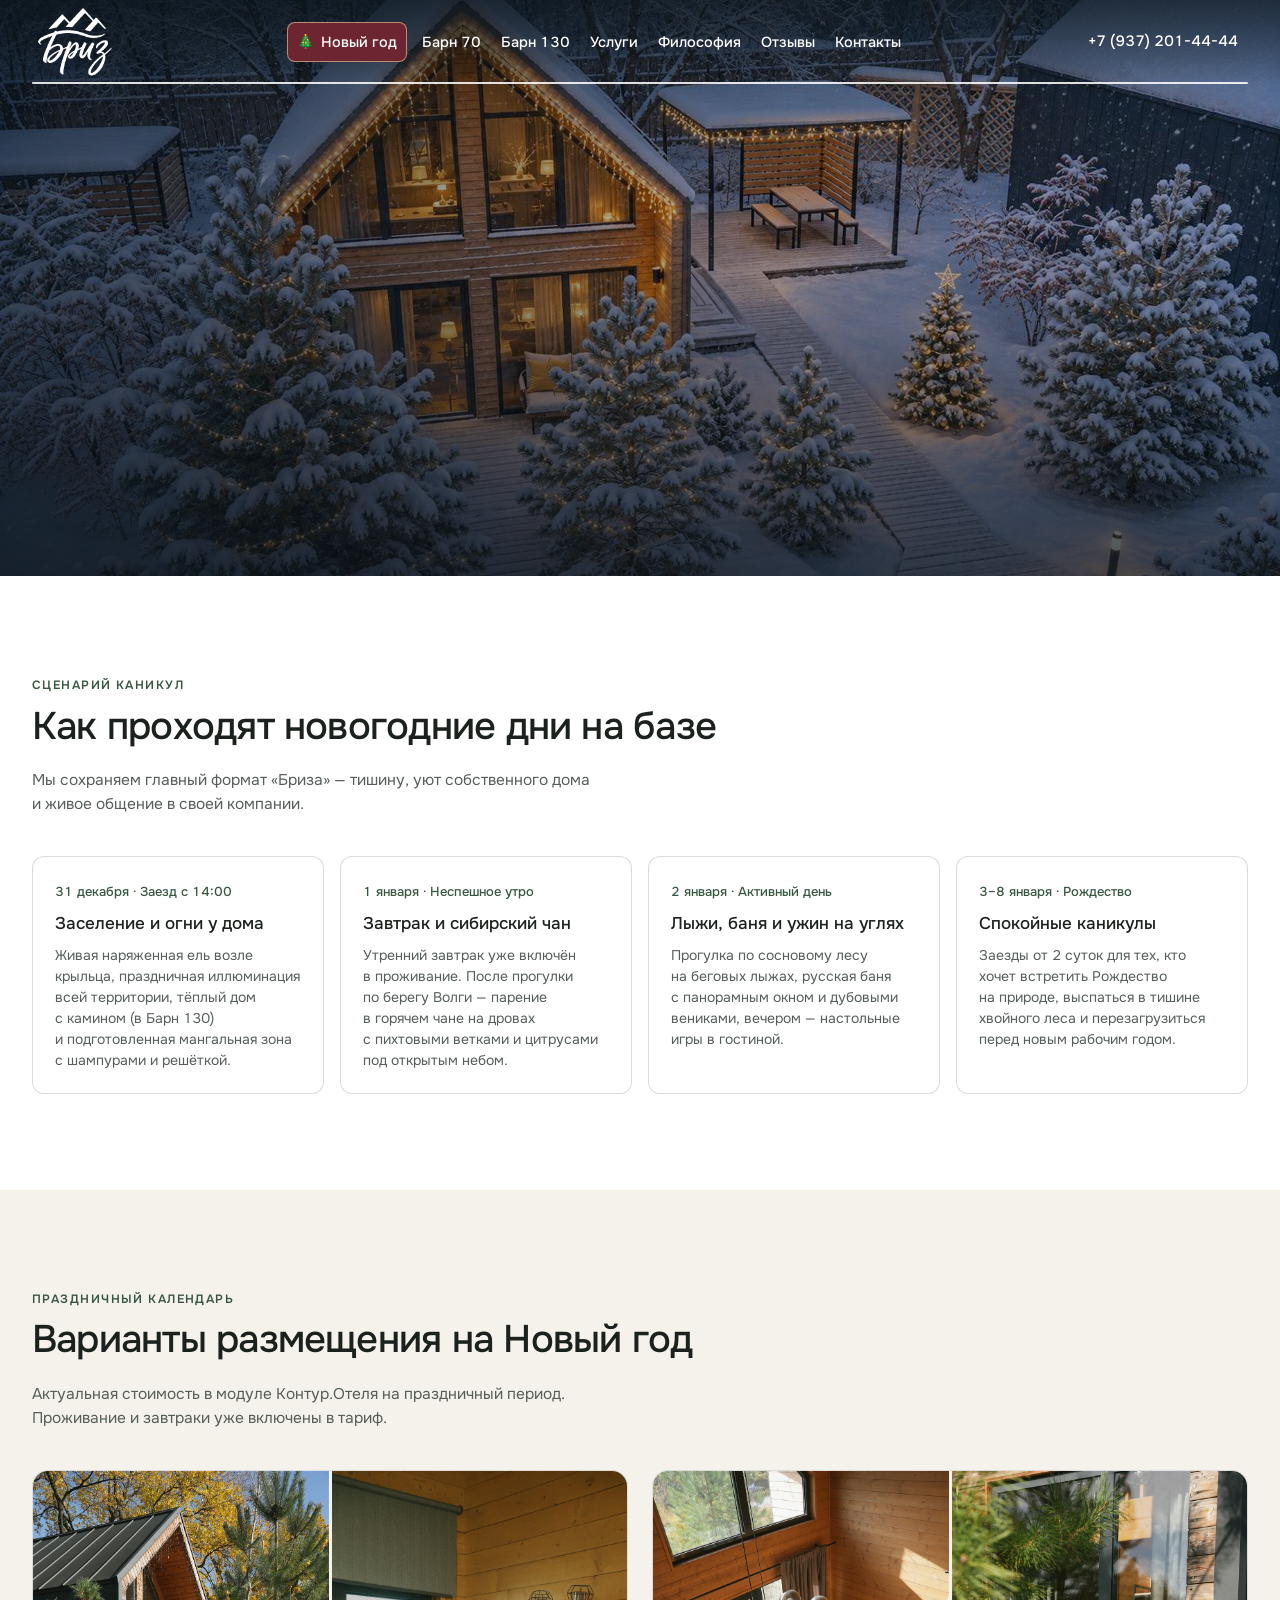
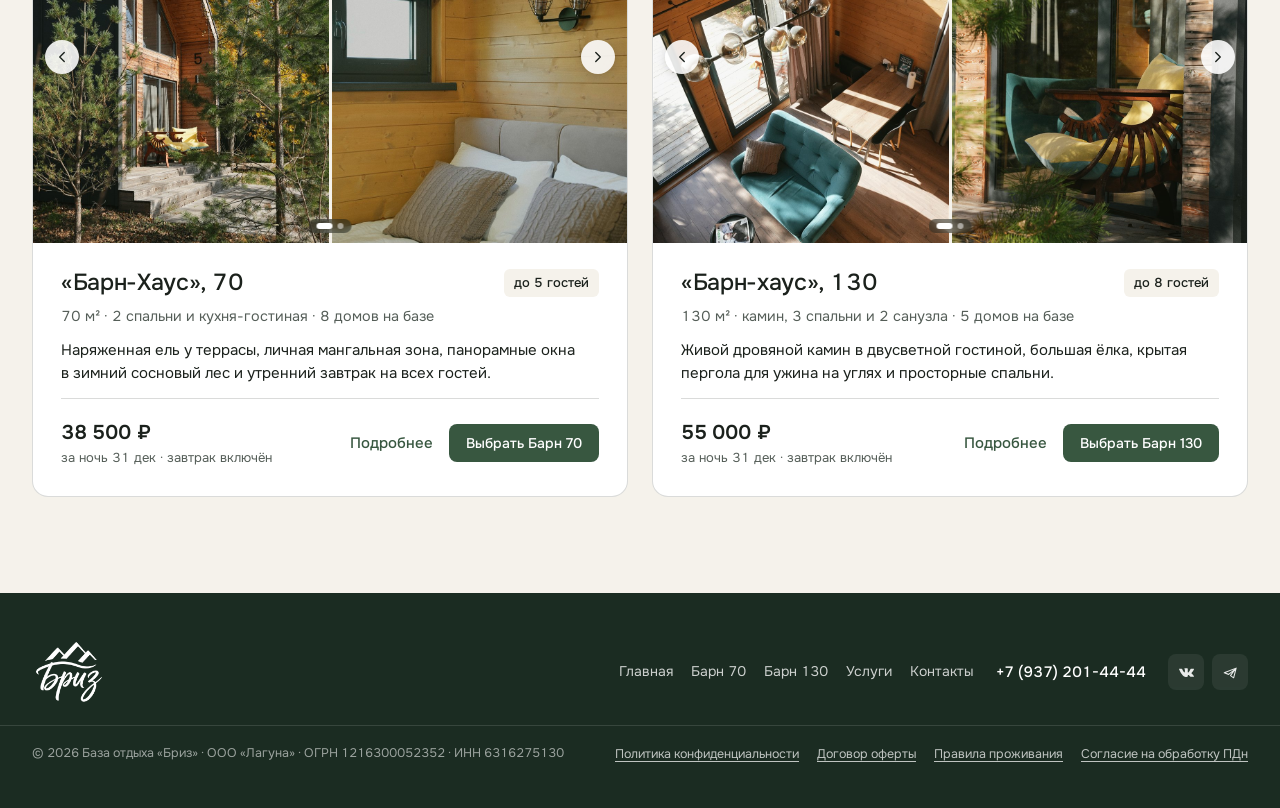
==== commit 5b5e0ceb: "Refine NY burgundy palette and Telegram iOS mobile booking scroll offset" ====
--- a/new-year.html
+++ b/new-year.html
@@ -17,7 +17,7 @@
   <link rel="preconnect" href="https://fonts.googleapis.com">
   <link rel="preconnect" href="https://fonts.gstatic.com" crossorigin>
   <link href="https://fonts.googleapis.com/css2?family=Onest:wght@400;500;600&display=swap" rel="stylesheet">
-  <link rel="stylesheet" href="css/styles.css?v=12">
+  <link rel="stylesheet" href="css/styles.css?v=13">
 </head>
 <body>
 
@@ -413,6 +413,6 @@
     </div>
   </div>
 
-  <script src="js/app.js?v=12"></script>
+  <script src="js/app.js?v=13"></script>
 </body>
 </html>
--- a/css/styles.css
+++ b/css/styles.css
@@ -15,6 +15,11 @@
   --brand-wood: #c59b6d;
   --brand-wood-hover: #b28758;
   --brand-wood-soft: rgba(197, 155, 109, 0.16);
+  --ny-burgundy: #5c1f28;
+  --ny-burgundy-deep: #46161e;
+  --ny-burgundy-hover: #6d2631;
+  --ny-burgundy-soft: rgba(92, 31, 40, 0.09);
+  --ny-gold: #e4c197;
 
   --text-main: #1b211c;
   --text-muted: #555e58;
@@ -378,30 +383,31 @@
 }
 
 .nav-link--seasonal {
-  background-color: rgba(197, 155, 109, 0.18);
-  border: 1px solid rgba(197, 155, 109, 0.48);
-  color: #fff6ea;
+  background-color: rgba(92, 31, 40, 0.58);
+  border: 1px solid rgba(228, 193, 151, 0.48);
+  color: #fff8f0;
   padding-inline: 13px;
   margin-right: 4px;
 }
 
 .nav-link--seasonal:hover,
 .nav-link--seasonal.is-current {
-  background-color: var(--brand-wood);
-  border-color: var(--brand-wood);
-  color: #1c1914;
+  background-color: var(--ny-burgundy-hover);
+  border-color: rgba(228, 193, 151, 0.65);
+  color: #ffffff;
 }
 
 .site-header.is-scrolled .nav-link--seasonal {
-  background-color: var(--brand-wood-soft);
-  border-color: rgba(197, 155, 109, 0.45);
-  color: #5b3e1b;
+  background-color: var(--ny-burgundy-soft);
+  border-color: rgba(92, 31, 40, 0.28);
+  color: var(--ny-burgundy);
 }
 
 .site-header.is-scrolled .nav-link--seasonal:hover,
 .site-header.is-scrolled .nav-link--seasonal.is-current {
-  background-color: var(--brand-wood);
-  color: #1c1914;
+  background-color: var(--ny-burgundy);
+  border-color: var(--ny-burgundy);
+  color: #ffffff;
 }
 
 .header-right {
@@ -486,8 +492,9 @@
   border-radius: 6px;
   font-size: 0.8125rem;
   font-weight: 600;
-  background-color: var(--brand-wood);
-  color: #1b1711;
+  background-color: var(--ny-burgundy);
+  border: 1px solid rgba(228, 193, 151, 0.35);
+  color: #fff8f2;
 }
 
 .icon-btn {
@@ -577,8 +584,8 @@
 }
 
 .mobile-drawer__link--ny {
-  background: var(--brand-wood-soft);
-  color: #5b3e1b;
+  background: var(--ny-burgundy-soft);
+  color: var(--ny-burgundy);
   margin-bottom: 4px;
 }
 
@@ -1012,7 +1019,9 @@
   grid-template-columns: 1.2fr 1fr;
   gap: 36px;
   align-items: center;
-  background: #1f3326;
+  background: linear-gradient(135deg, var(--ny-burgundy) 0%, var(--ny-burgundy-deep) 100%);
+  border: 1px solid rgba(228, 193, 151, 0.26);
+  box-shadow: 0 14px 36px rgba(42, 12, 17, 0.16);
   color: var(--text-light);
   border-radius: var(--radius-lg);
   padding: 38px 40px;
@@ -1020,7 +1029,7 @@
 
 .ny-card__eyebrow {
   display: block;
-  color: var(--brand-wood);
+  color: var(--ny-gold);
   font-size: 0.75rem;
   letter-spacing: 0.12em;
   text-transform: uppercase;
@@ -1038,7 +1047,7 @@
 
 .ny-card__desc {
   margin: 0 0 22px;
-  color: rgba(255, 255, 255, 0.8);
+  color: rgba(255, 245, 238, 0.8);
   font-size: 0.9375rem;
   max-width: 520px;
 }
@@ -1047,6 +1056,25 @@
   display: flex;
   flex-wrap: wrap;
   gap: 10px;
+}
+
+.ny-card .btn--wood {
+  background-color: #dab489;
+  color: #261115;
+}
+
+.ny-card .btn--wood:hover {
+  background-color: #cca273;
+}
+
+.ny-card .btn--ghost-light {
+  background-color: rgba(255, 248, 242, 0.1);
+  border-color: rgba(255, 236, 220, 0.34);
+  color: #fffaf5;
+}
+
+.ny-card .btn--ghost-light:hover {
+  background-color: rgba(255, 248, 242, 0.18);
 }
 
 .ny-dates-list {
@@ -1060,7 +1088,7 @@
   justify-content: space-between;
   gap: 16px;
   padding-block: 16px;
-  border-bottom: 1px solid rgba(255, 255, 255, 0.12);
+  border-bottom: 1px solid rgba(255, 236, 224, 0.15);
 }
 
 .ny-date-row:first-child {
@@ -1082,7 +1110,7 @@
 
 .ny-date-row__period span {
   font-size: 0.8125rem;
-  color: rgba(255, 255, 255, 0.72);
+  color: rgba(255, 245, 238, 0.8);
 }
 
 .ny-date-row__price {
@@ -1094,13 +1122,13 @@
   display: block;
   font-size: 0.96875rem;
   font-weight: 600;
-  color: var(--brand-wood);
+  color: var(--ny-gold);
   margin-bottom: 2px;
 }
 
 .ny-date-row__price span {
   font-size: 0.8125rem;
-  color: rgba(255, 255, 255, 0.72);
+  color: rgba(255, 245, 238, 0.8);
 }
 
 /* ==========================================================================
@@ -2864,6 +2892,7 @@
     border-top: 2px solid #6b4420;
     border-bottom: 2px solid #6b4420;
     padding: 18px 0 20px;
+    scroll-margin-top: max(148px, 19svh);
   }
 
   .mobile-booking-section .booking-bar {
